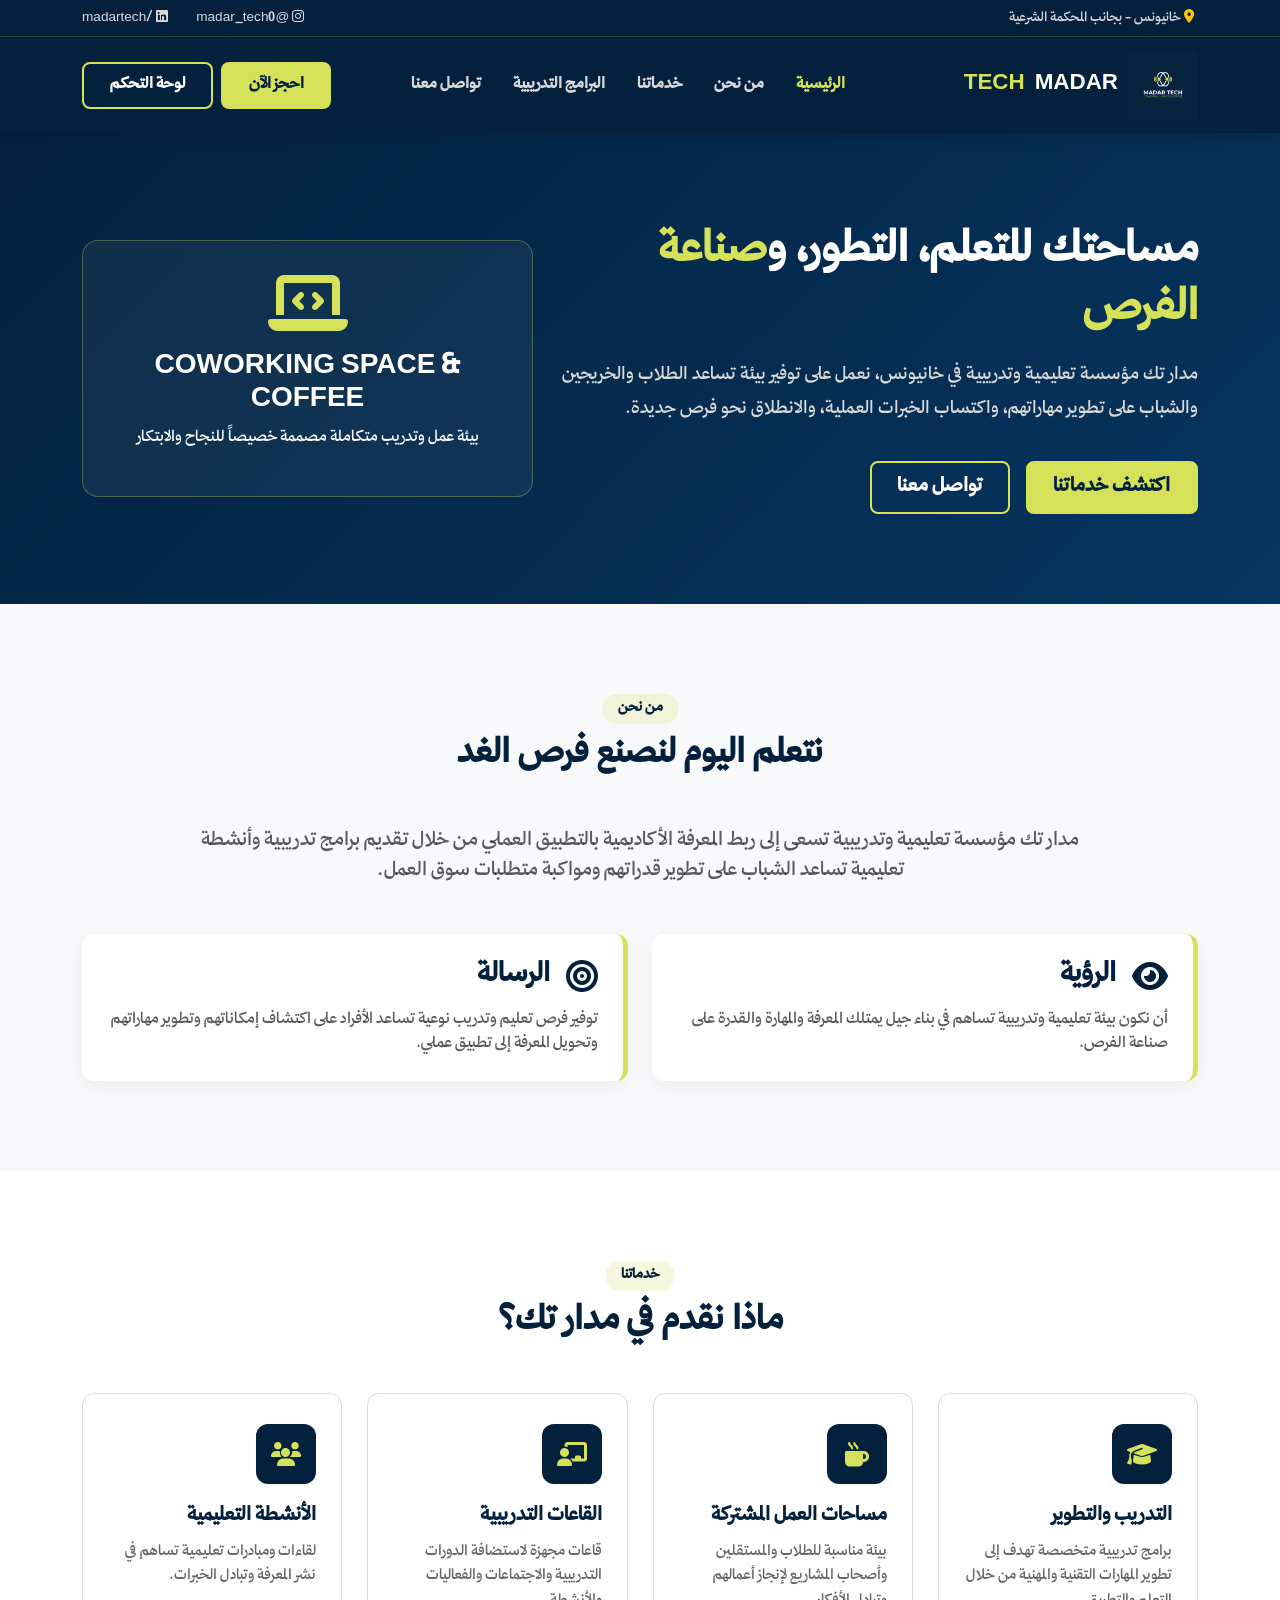
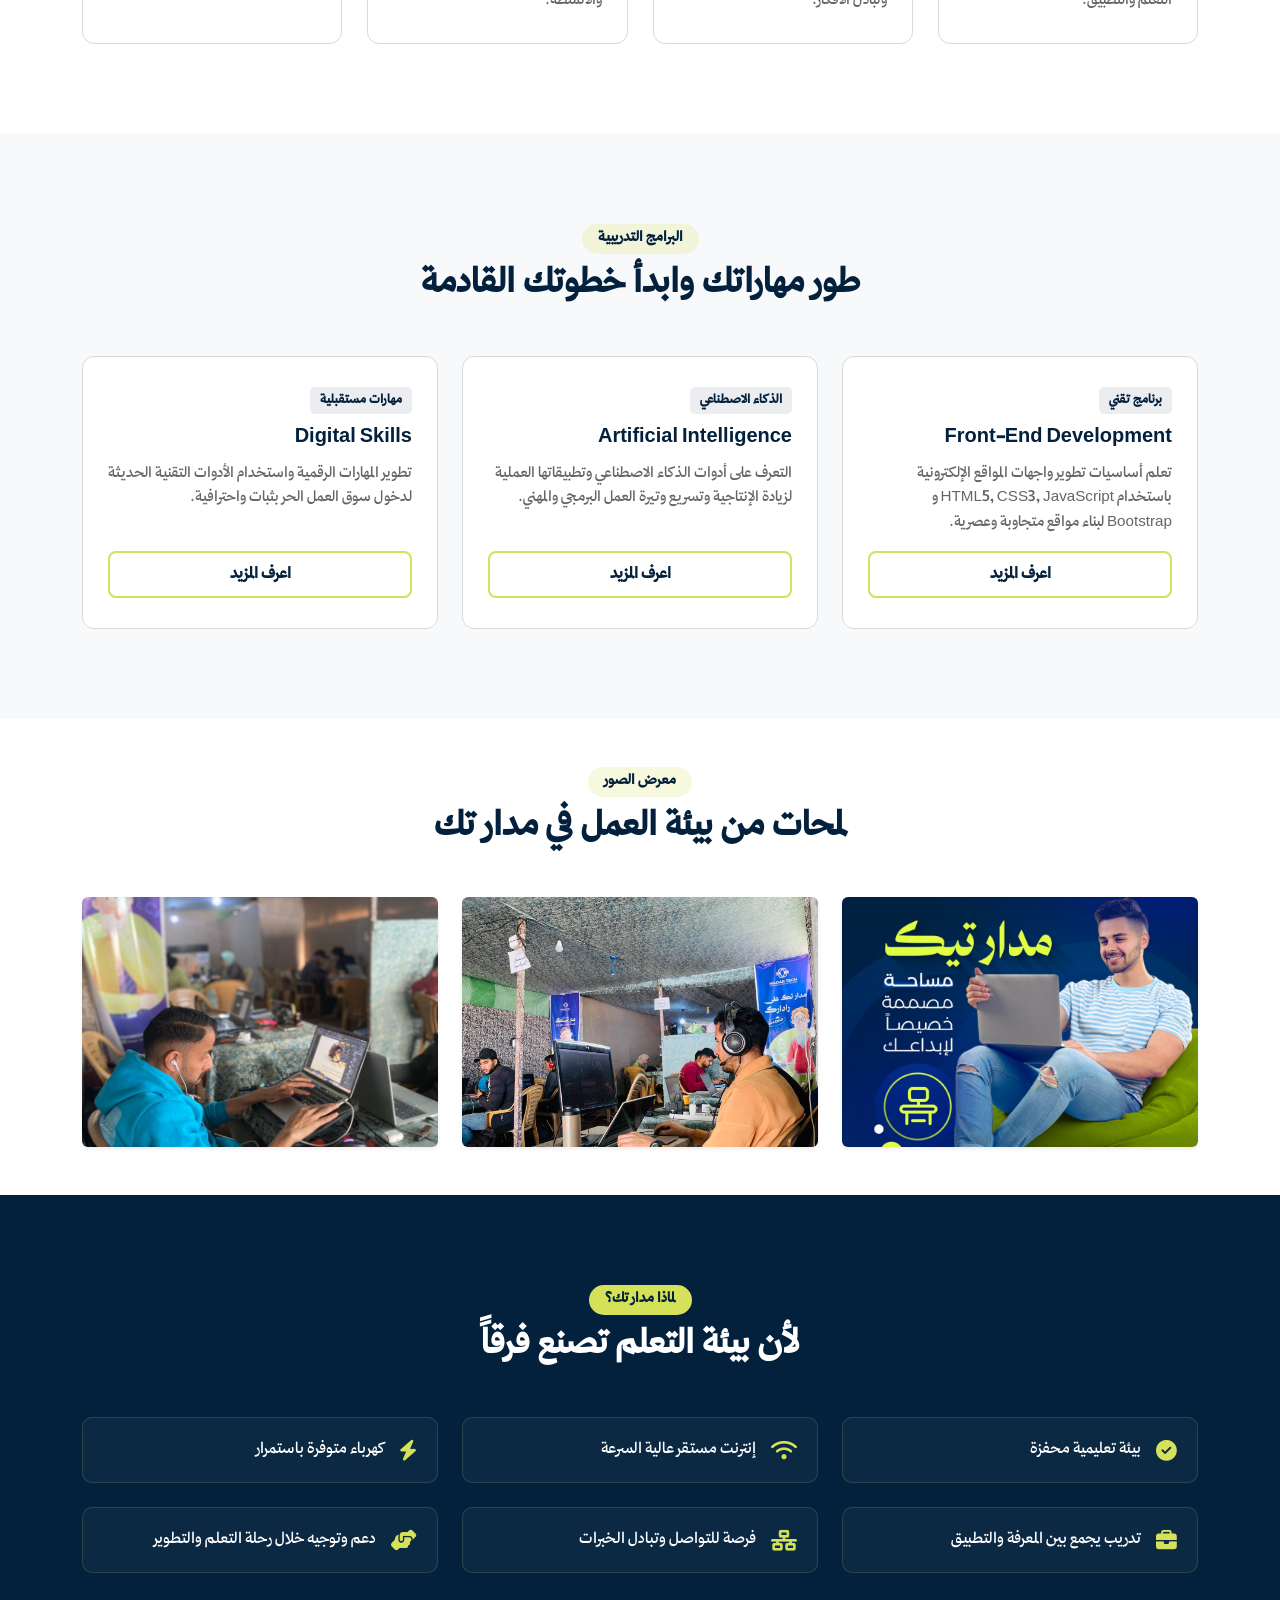
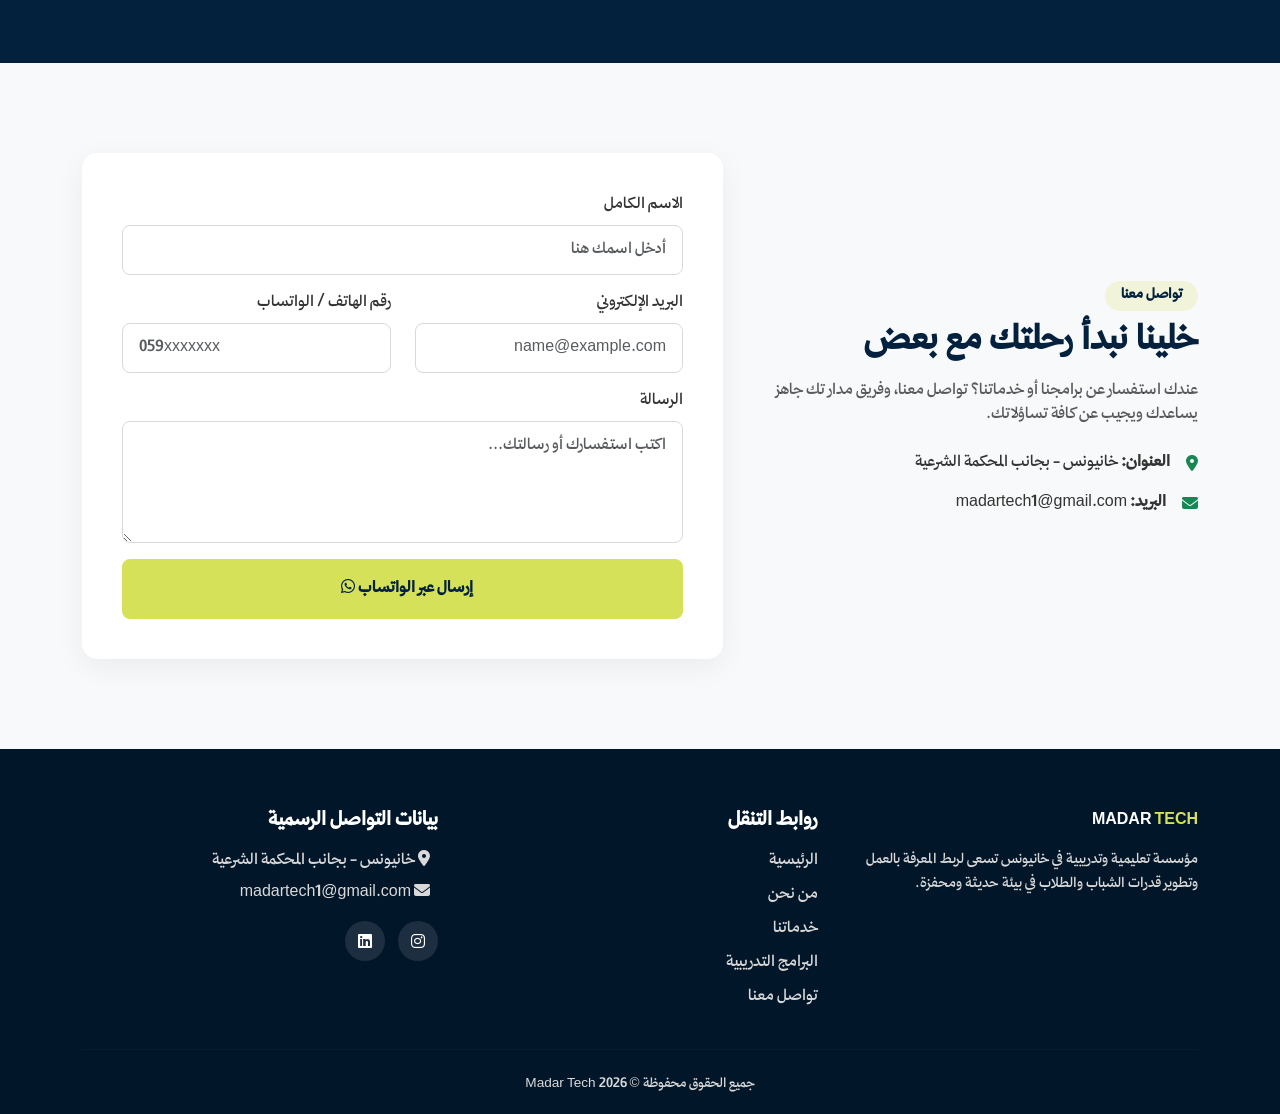
==== index.html @ 6d91f703 "Add Madar Tech project and dashboard" ====
<!DOCTYPE html>
<html lang="ar" dir="rtl">
<head>
    <meta charset="UTF-8">
    <meta name="viewport" content="width=device-width, initial-scale=1.0">
    <title>مدار تك | Madar Tech - مساحتك للتعلم والتطور</title>

    <!-- Google Fonts: Cairo -->
    <link rel="preconnect" href="https://fonts.googleapis.com">
    <link rel="preconnect" href="https://fonts.gstatic.com" crossorigin>
    <link href="https://fonts.googleapis.com/css2?family=Cairo:wght@300;400;600;700;800&display=swap" rel="stylesheet">

    <!-- Font Awesome Icons -->
    <link rel="stylesheet" href="https://cdnjs.cloudflare.com/ajax/libs/font-awesome/6.4.0/css/all.min.css">

    <!-- Bootstrap 5 CSS -->
    <link href="https://cdn.jsdelivr.net/npm/bootstrap@5.3.0/dist/css/bootstrap.min.css" rel="stylesheet">

    <!-- Custom CSS File -->
    <link rel="stylesheet" href="style.css">
</head>
<body>

    <!-- 01 Navbar Section -->
    <header class="sticky-top">
        <div class="top-bar py-2 d-none d-md-block">
            <div class="container d-flex justify-content-between align-items-center">
                <div>
                    <i class="fa-solid fa-location-dot text-warning me-1"></i> خانيونس - بجانب المحكمة الشرعية
                </div>
                <div class="d-flex gap-4">
                    <a href="https://www.instagram.com/madar_tech0" target="_blank"><i class="fa-brands fa-instagram me-1"></i> @madar_tech0</a>
                    <a href="https://www.linkedin.com/company/madartech" target="_blank"><i class="fa-brands fa-linkedin me-1"></i> /madartech</a>
                </div>
            </div>
        </div>

        <nav class="navbar navbar-expand-lg navbar-custom navbar-dark">
            <div class="container">
                <a class="navbar-brand-logo" href="#">
                    <!-- <i class="fa-solid fa-atom text-lime"></i> -->
                    <img src="images/logo.png" alt="شعار مدارتيك" class="logo-img">
                    MADAR <span class="highlight">TECH</span>
                </a>
                <button class="navbar-toggler" type="button" data-bs-toggle="collapse" data-bs-target="#navbarNav">
                    <span class="navbar-toggler-icon"></span>
                </button>
                <div class="collapse navbar-collapse" id="navbarNav">
                    <ul class="navbar-nav mx-auto">
                        <li class="nav-item"><a class="nav-link active" href="#hero">الرئيسية</a></li>
                        <li class="nav-item"><a class="nav-link" href="#about">من نحن</a></li>
                        <li class="nav-item"><a class="nav-link" href="#services">خدماتنا</a></li>
                        <li class="nav-item"><a class="nav-link" href="#programs">البرامج التدريبية</a></li>
                        <li class="nav-item"><a class="nav-link" href="#contact">تواصل معنا</a></li>
                    </ul>
                    <div class="d-flex gap-2">
                        <a href="#contact" class="btn btn-lime">احجز الآن</a>
                        <a href="dashboard.html" class="btn btn-outline-oxford">لوحة التحكم</a>
                    </div>
                </div>
            </div>
        </nav>
    </header>

    <!-- 02 Hero Section -->
    <section id="hero" class="hero-section">
        <div class="container">
            <div class="row align-items-center gy-4">
                <div class="col-lg-7">
                    <h1 class="hero-title">مساحتك للتعلم، التطور، و<span>صناعة الفرص</span></h1>
                    <p class="hero-desc">
                        مدار تك مؤسسة تعليمية وتدريبية في خانيونس، نعمل على توفير بيئة تساعد الطلاب والخريجين والشباب على تطوير مهاراتهم، واكتساب الخبرات العملية، والانطلاق نحو فرص جديدة.
                    </p>
                    <div class="d-flex flex-wrap gap-3">
                        <a href="#services" class="btn btn-lime btn-lg">اكتشف خدماتنا</a>
                        <a href="#contact" class="btn btn-outline-oxford btn-lg">تواصل معنا</a>
                    </div>
                </div>
                <div class="col-lg-5">
                    <div class="hero-card-badge">
                        <i class="fa-solid fa-laptop-code fa-4x mb-3" style="color: var(--color-fresh-lime);"></i>
                        <h3 class="fw-bold mb-2">COWORKING SPACE & COFFEE</h3>
                        <p class="text-light">بيئة عمل وتدريب متكاملة مصممة خصيصاً للنجاح والابتكار</p>
                    </div>
                </div>
            </div>
        </div>
    </section>

    <!-- 03 About Us Section -->
    <section id="about" class="about-section">
        <div class="container">
            <div class="section-header">
                <span class="section-badge">من نحن</span>
                <h2 class="section-title">نتعلم اليوم لنصنع فرص الغد</h2>
            </div>
            
            <div class="row gy-4 mb-4">
                <div class="col-lg-12">
                    <p class="lead text-center text-muted" style="max-width: 900px; margin: 0 auto;">
                        مدار تك مؤسسة تعليمية وتدريبية تسعى إلى ربط المعرفة الأكاديمية بالتطبيق العملي من خلال تقديم برامج تدريبية وأنشطة تعليمية تساعد الشباب على تطوير قدراتهم ومواكبة متطلبات سوق العمل.
                    </p>
                </div>
            </div>

            <div class="row gy-4 mt-2">
                <div class="col-md-6">
                    <div class="vision-mission-card">
                        <div class="d-flex align-items-center gap-3 mb-3">
                            <i class="fa-solid fa-eye fa-2x" style="color: var(--color-oxford-blue);"></i>
                            <h3 class="fw-bold m-0" style="color: var(--color-oxford-blue);">الرؤية</h3>
                        </div>
                        <p class="text-muted m-0">
                            أن نكون بيئة تعليمية وتدريبية تساهم في بناء جيل يمتلك المعرفة والمهارة والقدرة على صناعة الفرص.
                        </p>
                    </div>
                </div>
                <div class="col-md-6">
                    <div class="vision-mission-card">
                        <div class="d-flex align-items-center gap-3 mb-3">
                            <i class="fa-solid fa-bullseye fa-2x" style="color: var(--color-oxford-blue);"></i>
                            <h3 class="fw-bold m-0" style="color: var(--color-oxford-blue);">الرسالة</h3>
                        </div>
                        <p class="text-muted m-0">
                            توفير فرص تعليم وتدريب نوعية تساعد الأفراد على اكتشاف إمكاناتهم وتطوير مهاراتهم وتحويل المعرفة إلى تطبيق عملي.
                        </p>
                    </div>
                </div>
            </div>
        </div>
    </section>

    <!-- 04 Our Services Section -->
    <section id="services" class="services-section">
        <div class="container">
            <div class="section-header">
                <span class="section-badge">خدماتنا</span>
                <h2 class="section-title">ماذا نقدم في مدار تك؟</h2>
            </div>

            <div class="cards-grid">
                <div class="custom-card">
                    <div>
                        <div class="card-icon"><i class="fa-solid fa-graduation-cap"></i></div>
                        <h3 class="card-title">التدريب والتطوير</h3>
                        <p class="card-text">برامج تدريبية متخصصة تهدف إلى تطوير المهارات التقنية والمهنية من خلال التعلم والتطبيق.</p>
                    </div>
                </div>
                <div class="custom-card">
                    <div>
                        <div class="card-icon"><i class="fa-solid fa-mug-hot"></i></div>
                        <h3 class="card-title">مساحات العمل المشتركة</h3>
                        <p class="card-text">بيئة مناسبة للطلاب والمستقلين وأصحاب المشاريع لإنجاز أعمالهم وتبادل الأفكار.</p>
                    </div>
                </div>
                <div class="custom-card">
                    <div>
                        <div class="card-icon"><i class="fa-solid fa-chalkboard-user"></i></div>
                        <h3 class="card-title">القاعات التدريبية</h3>
                        <p class="card-text">قاعات مجهزة لاستضافة الدورات التدريبية والاجتماعات والفعاليات والأنشطة.</p>
                    </div>
                </div>
                <div class="custom-card">
                    <div>
                        <div class="card-icon"><i class="fa-solid fa-users"></i></div>
                        <h3 class="card-title">الأنشطة التعليمية</h3>
                        <p class="card-text">لقاءات ومبادرات تعليمية تساهم في نشر المعرفة وتبادل الخبرات.</p>
                    </div>
                </div>
            </div>
        </div>
    </section>

    <!-- 05 Training Programs Section -->
    <section id="programs" class="programs-section bg-light">
        <div class="container">
            <div class="section-header">
                <span class="section-badge">البرامج التدريبية</span>
                <h2 class="section-title">طور مهاراتك وابدأ خطوتك القادمة</h2>
            </div>

            <div class="row gy-4">
                <div class="col-md-4">
                    <div class="custom-card">
                        <div>
                            <span class="program-tag">برنامج تقني</span>
                            <h3 class="card-title">Front-End Development</h3>
                            <p class="card-text">تعلم أساسيات تطوير واجهات المواقع الإلكترونية باستخدام HTML5, CSS3, JavaScript و Bootstrap لبناء مواقع متجاوبة وعصرية.</p>
                        </div>
                        <button class="btn btn-outline-oxford w-100 mt-3" style="color: var(--color-oxford-blue);" onclick="openProgramModal('Front-End Development')">اعرف المزيد</button>
                    </div>
                </div>
                <div class="col-md-4">
                    <div class="custom-card">
                        <div>
                            <span class="program-tag">الذكاء الاصطناعي</span>
                            <h3 class="card-title">Artificial Intelligence</h3>
                            <p class="card-text">التعرف على أدوات الذكاء الاصطناعي وتطبيقاتها العملية لزيادة الإنتاجية وتسريع وتيرة العمل البرمجي والمهني.</p>
                        </div>
                        <button class="btn btn-outline-oxford w-100 mt-3" style="color: var(--color-oxford-blue);" onclick="openProgramModal('Artificial Intelligence')">اعرف المزيد</button>
                    </div>
                </div>
                <div class="col-md-4">
                    <div class="custom-card">
                        <div>
                            <span class="program-tag">مهارات مستقبلية</span>
                            <h3 class="card-title">Digital Skills</h3>
                            <p class="card-text">تطوير المهارات الرقمية واستخدام الأدوات التقنية الحديثة لدخول سوق العمل الحر بثبات واحترافية.</p>
                        </div>
                        <button class="btn btn-outline-oxford w-100 mt-3" style="color: var(--color-oxford-blue);" onclick="openProgramModal('Digital Skills')">اعرف المزيد</button>
                    </div>
                </div>
            </div>
        </div>
    </section>



    <section id="gallery" class="py-5 bg-white">
        <div class="container">
            <div class="section-header text-center mb-5">
                <span class="section-badge">معرض الصور</span>
                <h2 class="section-title">لمحات من بيئة العمل في مدار تك</h2>
            </div>
            <div class="row g-4">
                <div class="col-md-4">
                    <div class="card border-0 shadow-sm overflow-hidden h-100">
                        <img src="images/image1.jpeg" alt="بيئة العمل في مدار تك 1" class="img-fluid w-100" style="height: 250px; object-fit: cover;">
                    </div>
                </div>
                <div class="col-md-4">
                    <div class="card border-0 shadow-sm overflow-hidden h-100">
                        <img src="images/image2.jpeg" alt="بيئة العمل في مدار تك 2" class="img-fluid w-100" style="height: 250px; object-fit: cover;">
                    </div>
                </div>
                <div class="col-md-4">
                    <div class="card border-0 shadow-sm overflow-hidden h-100">
                        <img src="images/image3.jpeg" alt="بيئة العمل في مدار تك 3" class="img-fluid w-100" style="height: 250px; object-fit: cover;">
                    </div>
                </div>
            </div>
        </div>
    </section>

    <!-- 06 Why Madar Section -->
    <section class="why-section">
        <div class="container">
            <div class="section-header">
                <span class="section-badge" style="background-color: var(--color-fresh-lime); color: var(--color-oxford-blue);">لماذا مدار تك؟</span>
                <h2 class="section-title text-white">لأن بيئة التعلم تصنع فرقاً</h2>
            </div>

            <div class="row gy-4">
                <div class="col-md-4">
                    <div class="feature-box">
                        <i class="fa-solid fa-circle-check feature-icon"></i>
                        <span>بيئة تعليمية محفزة</span>
                    </div>
                </div>
                <div class="col-md-4">
                    <div class="feature-box">
                        <i class="fa-solid fa-wifi feature-icon"></i>
                        <span>إنترنت مستقر عالية السرعة</span>
                    </div>
                </div>
                <div class="col-md-4">
                    <div class="feature-box">
                        <i class="fa-solid fa-bolt feature-icon"></i>
                        <span>كهرباء متوفرة باستمرار</span>
                    </div>
                </div>
                <div class="col-md-4">
                    <div class="feature-box">
                        <i class="fa-solid fa-briefcase feature-icon"></i>
                        <span>تدريب يجمع بين المعرفة والتطبيق</span>
                    </div>
                </div>
                <div class="col-md-4">
                    <div class="feature-box">
                        <i class="fa-solid fa-network-wired feature-icon"></i>
                        <span>فرصة للتواصل وتبادل الخبرات</span>
                    </div>
                </div>
                <div class="col-md-4">
                    <div class="feature-box">
                        <i class="fa-solid fa-handshake-angle feature-icon"></i>
                        <span>دعم وتوجيه خلال رحلة التعلم والتطوير</span>
                    </div>
                </div>
            </div>
        </div>
    </section>

    <!-- 07 Contact Us Section -->
    <section id="contact" class="contact-section">
        <div class="container">
            <div class="row align-items-center gy-4">
                <div class="col-lg-5">
                    <span class="section-badge">تواصل معنا</span>
                    <h2 class="section-title mb-3">خلينا نبدأ رحلتك مع بعض</h2>
                    <p class="text-muted mb-4">
                        عندك استفسار عن برامجنا أو خدماتنا؟ تواصل معنا، وفريق مدار تك جاهز يساعدك ويجيب عن كافة تساؤلاتك.
                    </p>
                    <div class="d-flex align-items-center gap-3 mb-3">
                        <i class="fa-solid fa-location-dot text-success fa-1x"></i>
                        <div><strong>العنوان:</strong> خانيونس - بجانب المحكمة الشرعية</div>
                    </div>
                    <div class="d-flex align-items-center gap-3 mb-3">
                        <i class="fa-solid fa-envelope text-success fa-1x"></i>
                        <div><strong>البريد:</strong> madartech1@gmail.com</div>
                    </div>
                </div>
                <div class="col-lg-7">
                    <div class="contact-form-container">
                        <form id="contactForm">
                            <div class="mb-3">
                                <label for="name" class="form-label font-weight-bold">الاسم الكامل</label>
                                <input type="text" class="form-control" id="name" required placeholder="أدخل اسمك هنا">
                            </div>
                            <div class="row">
                                <div class="col-md-6 mb-3">
                                    <label for="email" class="form-label">البريد الإلكتروني</label>
                                    <input type="email" class="form-control" id="email" required placeholder="name@example.com">
                                </div>
                                <div class="col-md-6 mb-3">
                                    <label for="phone" class="form-label">رقم الهاتف / الواتساب</label>
                                    <input type="tel" class="form-control" id="phone" required placeholder="059xxxxxxx">
                                </div>
                            </div>
                            <div class="mb-3">
                                <label for="message" class="form-label">الرسالة</label>
                                <textarea class="form-control" id="message" rows="4" required placeholder="اكتب استفسارك أو رسالتك..."></textarea>
                            </div>
                            <button type="submit" class="btn btn-lime w-100 py-3">إرسال عبر الواتساب <i class="fa-brands fa-whatsapp ms-2"></i></button>
                        </form>
                    </div>
                </div>
            </div>
        </div>
    </section>

    <!-- 08 Footer Section -->
    <footer class="footer">
        <div class="container">
            <div class="row gy-4 mb-4">
                <div class="col-lg-4">
                    <div class="footer-logo">MADAR <span>TECH</span></div>
                    <p style="font-size: 0.9rem; line-height: 1.7;">
                        مؤسسة تعليمية وتدريبية في خانيونس تسعى لربط المعرفة بالعمل وتطوير قدرات الشباب والطلاب في بيئة حديثة ومحفزة.
                    </p>
                </div>
                <div class="col-lg-4">
                    <h5 class="text-white mb-3 fw-bold">روابط التنقل</h5>
                    <ul class="footer-links">
                        <li><a href="#hero">الرئيسية</a></li>
                        <li><a href="#about">من نحن</a></li>
                        <li><a href="#services">خدماتنا</a></li>
                        <li><a href="#programs">البرامج التدريبية</a></li>
                        <li><a href="#contact">تواصل معنا</a></li>
                    </ul>
                </div>
                <div class="col-lg-4">
                    <h5 class="text-white mb-3 fw-bold">بيانات التواصل الرسمية</h5>
                    <p class="mb-2"><i class="fa-solid fa-location-dot me-2 text-lime"></i> خانيونس - بجانب المحكمة الشرعية</p>
                    <p class="mb-2"><i class="fa-solid fa-envelope me-2 text-lime"></i> madartech1@gmail.com</p>
                    <div class="social-icons mt-3">
                        <a href="https://www.instagram.com/madar_tech0" target="_blank"><i class="fa-brands fa-instagram"></i></a>
                        <a href="https://www.linkedin.com/company/madartech" target="_blank"><i class="fa-brands fa-linkedin"></i></a>
                    </div>
                </div>
            </div>
            <hr style="border-color: rgba(255,255,255,0.1);">
            <div class="text-center pt-2">
                <p class="m-0" style="font-size: 0.85rem;">جميع الحقوق محفوظة &copy; 2026 Madar Tech</p>
            </div>
        </div>
    </footer>

    <!-- Bootstrap 5 Bundle JS -->
    <script src="https://cdn.jsdelivr.net/npm/bootstrap@5.3.0/dist/js/bootstrap.bundle.min.js"></script>
    <!-- Custom JS File -->
    <script src="main.js"></script>
</body>
</html>
---- style.css ----
/* -------------------------------------------------------------
   1. Visual Identity & Color Variables (الهوية البصرية)
   ------------------------------------------------------------- */
   @font-face {
    font-family: 'DahabArabic';
    src: url('fonts/DahabArabic-Medium.otf') format('opentype');
    font-weight: normal;
    font-style: normal;
}
:root {
    --color-oxford-blue: #03213D;
    --color-fresh-lime: #D5E159;
    --color-graphite-gray: #333333;
    --color-pale-silver: #DAD9D9;
    --color-white: #ffffff;
    --color-light-bg: #f8f9fa;
}

body {
    font-family: 'DahabArabic', sans-serif;
    color: var(--color-graphite-gray);
    background-color: #ffffff;
    overflow-x: hidden;
    scroll-behavior: smooth;

}
.logo-img {
    width: 70px; /* يمكنك تصغير أو تكبير الحجم حسب رغبتك */
    height: auto;
    object-fit: contain;
}

/* Top Notification/Contact Bar */
.top-bar {
    background-color: var(--color-oxford-blue);
    color: var(--color-pale-silver);
    font-size: 0.85rem;
    border-bottom: 1px solid rgba(213, 225, 89, 0.2);
}

.top-bar a {
    color: var(--color-pale-silver);
    text-decoration: none;
    transition: color 0.3s;
}

.top-bar a:hover {
    color: var(--color-fresh-lime);
}

/* Navbar Custom Styling */
.navbar-custom {
    background-color: var(--color-oxford-blue);
    box-shadow: 0 4px 15px rgba(0, 0, 0, 0.15);
    padding: 0.8rem 0;
}

.navbar-brand-logo {
    display: flex;
    align-items: center;
    gap: 10px;
    color: var(--color-white);
    font-weight: 800;
    font-size: 1.4rem;
    text-decoration: none;
}

.navbar-brand-logo span.highlight {
    color: var(--color-fresh-lime);
}

.nav-link {
    color: var(--color-pale-silver) !important;
    font-weight: 600;
    padding: 0.5rem 1rem !important;
    transition: all 0.3s ease;
}

.nav-link:hover, .nav-link.active {
    color: var(--color-fresh-lime) !important;
}

/* Buttons Styling */
.btn-lime {
    background-color: var(--color-fresh-lime);
    color: var(--color-oxford-blue);
    font-weight: 700;
    border-radius: 8px;
    padding: 0.6rem 1.6rem;
    border: 2px solid var(--color-fresh-lime);
    transition: all 0.3s ease;
}

.btn-lime:hover {
    background-color: transparent;
    color: var(--color-fresh-lime);
    box-shadow: 0 4px 12px rgba(213, 225, 89, 0.3);
}

.btn-outline-oxford {
    border: 2px solid var(--color-fresh-lime);
    color: var(--color-white);
    font-weight: 700;
    border-radius: 8px;
    padding: 0.6rem 1.6rem;
    transition: all 0.3s ease;
}

.btn-outline-oxford:hover {
    background-color: var(--color-fresh-lime);
    color: var(--color-oxford-blue);
}

/* Hero Section */
.hero-section {
    background: linear-gradient(135deg, var(--color-oxford-blue) 0%, #063560 100%);
    color: var(--color-white);
    padding: 90px 0;
    position: relative;
}

.hero-title {
    font-size: 2.8rem;
    font-weight: 800;
    line-height: 1.3;
    color: var(--color-white);
}

.hero-title span {
    color: var(--color-fresh-lime);
}

.hero-desc {
    font-size: 1.15rem;
    color: var(--color-pale-silver);
    margin-top: 20px;
    margin-bottom: 35px;
    line-height: 1.8;
}

.hero-card-badge {
    background: rgba(255, 255, 255, 0.05);
    border: 1px solid rgba(213, 225, 89, 0.3);
    border-radius: 16px;
    padding: 30px;
    text-align: center;
}

/* Section Titles */
.section-header {
    text-align: center;
    margin-bottom: 50px;
}

.section-badge {
    display: inline-block;
    background-color: rgba(213, 225, 89, 0.2);
    color: var(--color-oxford-blue);
    font-weight: 700;
    font-size: 0.9rem;
    padding: 4px 16px;
    border-radius: 20px;
    margin-bottom: 10px;
}

.section-title {
    color: var(--color-oxford-blue);
    font-size: 2.2rem;
    font-weight: 800;
}

/* About Us Section */
.about-section {
    padding: 90px 0;
    background-color: var(--color-light-bg);
}

.vision-mission-card {
    background-color: var(--color-white);
    border-radius: 12px;
    padding: 25px;
    border-right: 5px solid var(--color-fresh-lime);
    box-shadow: 0 5px 20px rgba(0, 0, 0, 0.05);
    height: 100%;
}

/* Custom Cards Layout for Services & Programs */
.services-section, .programs-section {
    padding: 90px 0;
}

.cards-grid {
    display: grid;
    grid-template-columns: repeat(auto-fit, minmax(260px, 1fr));
    gap: 25px;
}

.custom-card {
    background: var(--color-white);
    border-radius: 12px;
    padding: 30px 25px;
    border: 1px solid var(--color-pale-silver);
    transition: all 0.3s ease;
    display: flex;
    flex-direction: column;
    justify-content: space-between;
    height: 100%;
}

.custom-card:hover {
    transform: translateY(-8px);
    box-shadow: 0 12px 25px rgba(3, 33, 61, 0.12);
    border-color: var(--color-fresh-lime);
}

.card-icon {
    width: 60px;
    height: 60px;
    background-color: var(--color-oxford-blue);
    color: var(--color-fresh-lime);
    border-radius: 12px;
    display: flex;
    align-items: center;
    justify-content: center;
    font-size: 1.5rem;
    margin-bottom: 20px;
}

.card-title {
    color: var(--color-oxford-blue);
    font-weight: 700;
    font-size: 1.25rem;
    margin-bottom: 12px;
}

.card-text {
    color: #666;
    font-size: 0.95rem;
    line-height: 1.6;
}

.program-tag {
    background-color: rgba(3, 33, 61, 0.08);
    color: var(--color-oxford-blue);
    font-size: 0.8rem;
    font-weight: 700;
    padding: 4px 10px;
    border-radius: 5px;
    display: inline-block;
    margin-bottom: 12px;
}

/* Why Madar Tech Section */
.why-section {
    background-color: var(--color-oxford-blue);
    color: var(--color-white);
    padding: 90px 0;
}

.feature-box {
    display: flex;
    align-items: center;
    gap: 15px;
    background: rgba(255, 255, 255, 0.04);
    padding: 20px;
    border-radius: 10px;
    border: 1px solid rgba(213, 225, 89, 0.15);
    transition: all 0.3s ease;
}

.feature-box:hover {
    background: rgba(255, 255, 255, 0.08);
    border-color: var(--color-fresh-lime);
}

.feature-icon {
    color: var(--color-fresh-lime);
    font-size: 1.3rem;
    flex-shrink: 0;
}

/* Contact Us Section */
.contact-section {
    padding: 90px 0;
    background-color: var(--color-light-bg);
}

.contact-form-container {
    background-color: var(--color-white);
    border-radius: 15px;
    padding: 40px;
    box-shadow: 0 8px 30px rgba(0, 0, 0, 0.06);
}

.form-control {
    padding: 0.75rem 1rem;
    border-radius: 8px;
    border: 1px solid var(--color-pale-silver);
}

.form-control:focus {
    border-color: var(--color-oxford-blue);
    box-shadow: 0 0 0 0.25rem rgba(3, 33, 61, 0.15);
}

/* Footer */
.footer {
    background-color: #021629;
    color: var(--color-pale-silver);
    padding: 60px 0 20px 0;
}

.footer-logo {
    -size: 1.5rem;
    font-weight: 800;
    color: var(--color-white);
    margin-bottom: 15px;
}

.footer-logo span {
    color: var(--color-fresh-lime);
}

.footer-links {
    list-style: none;
    padding: 0;
}

.footer-links li {
    margin-bottom: 10px;
}

.footer-links a {
    color: var(--color-pale-silver);
    text-decoration: none;
    transition: color 0.3s;
}

.footer-links a:hover {
    color: var(--color-fresh-lime);
}

.social-icons a {
    width: 40px;
    height: 40px;
    background: rgba(255, 255, 255, 0.1);
    color: var(--color-white);
    display: inline-flex;
    align-items: center;
    justify-content: center;
    border-radius: 50%;
    margin-left: 10px;
    text-decoration: none;
    transition: all 0.3s ease;
}

.social-icons a:hover {
    background: var(--color-fresh-lime);
    color: var(--color-oxford-blue);
}
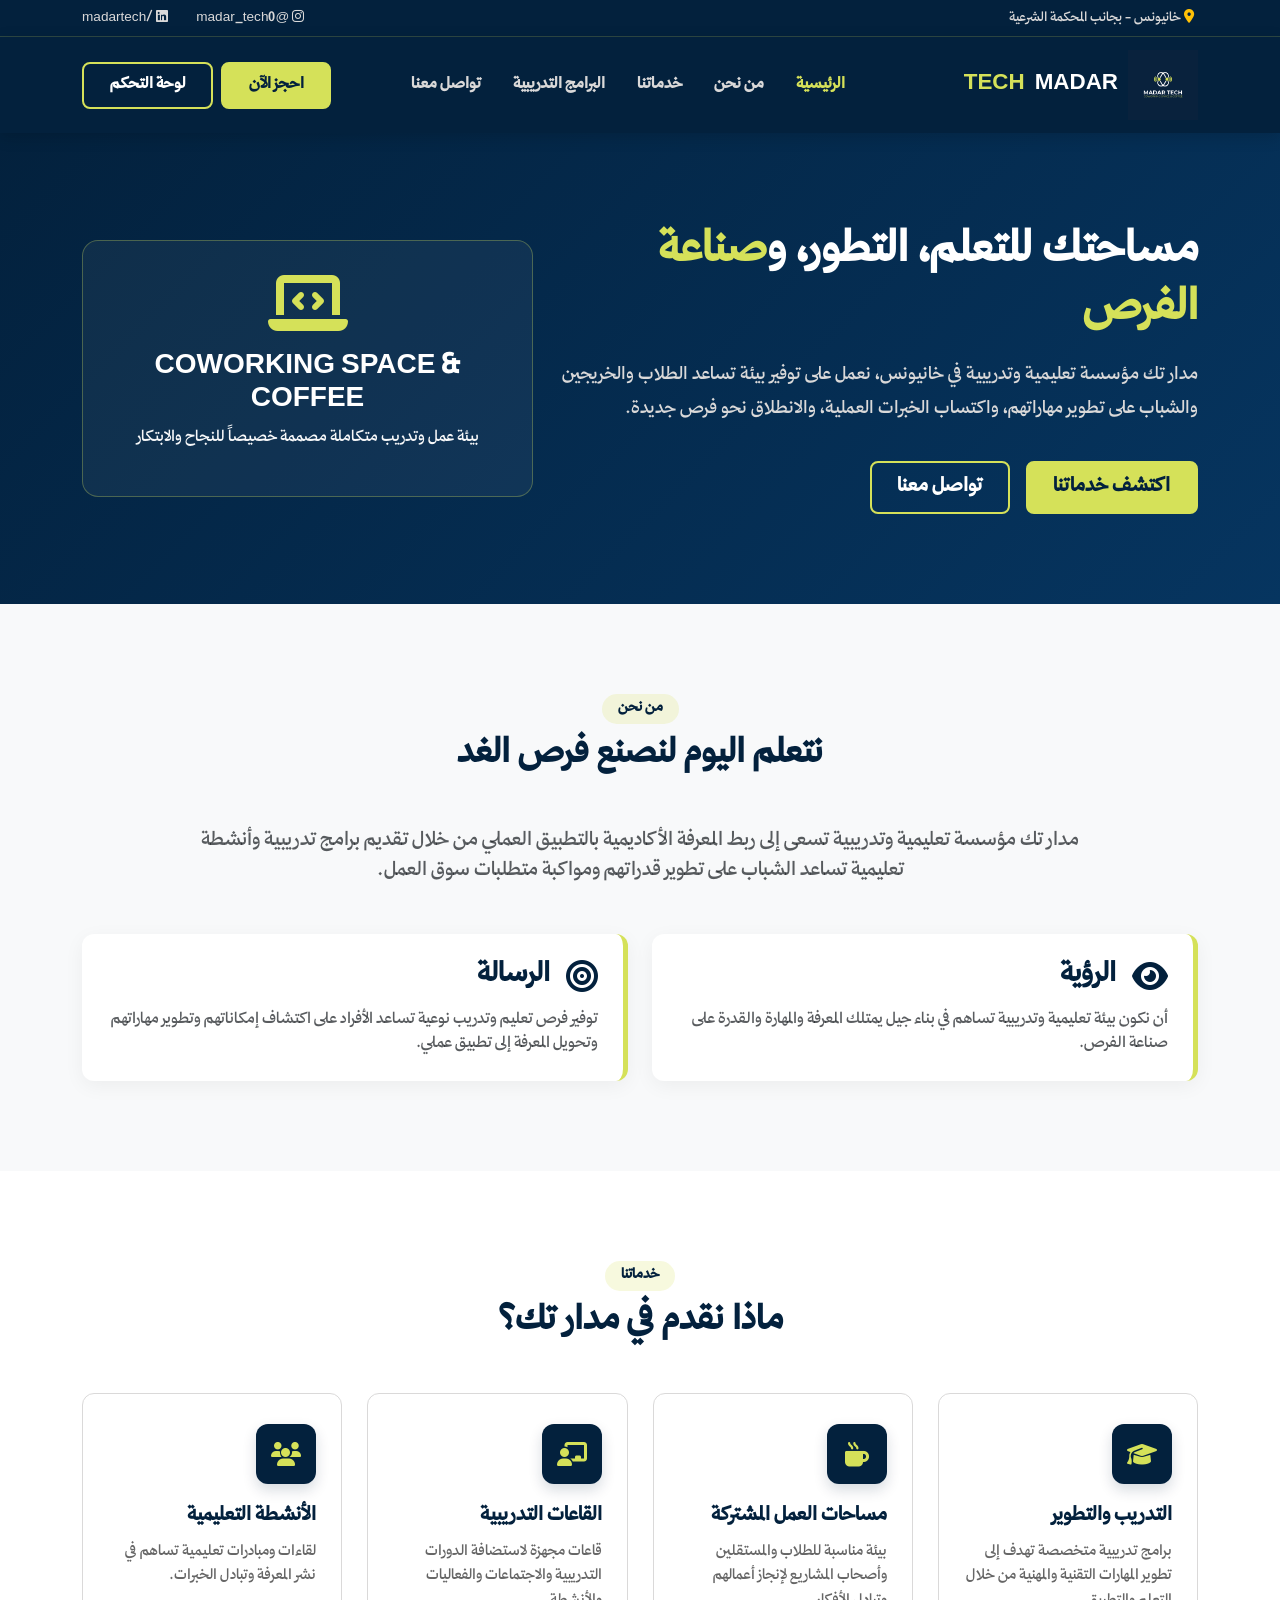
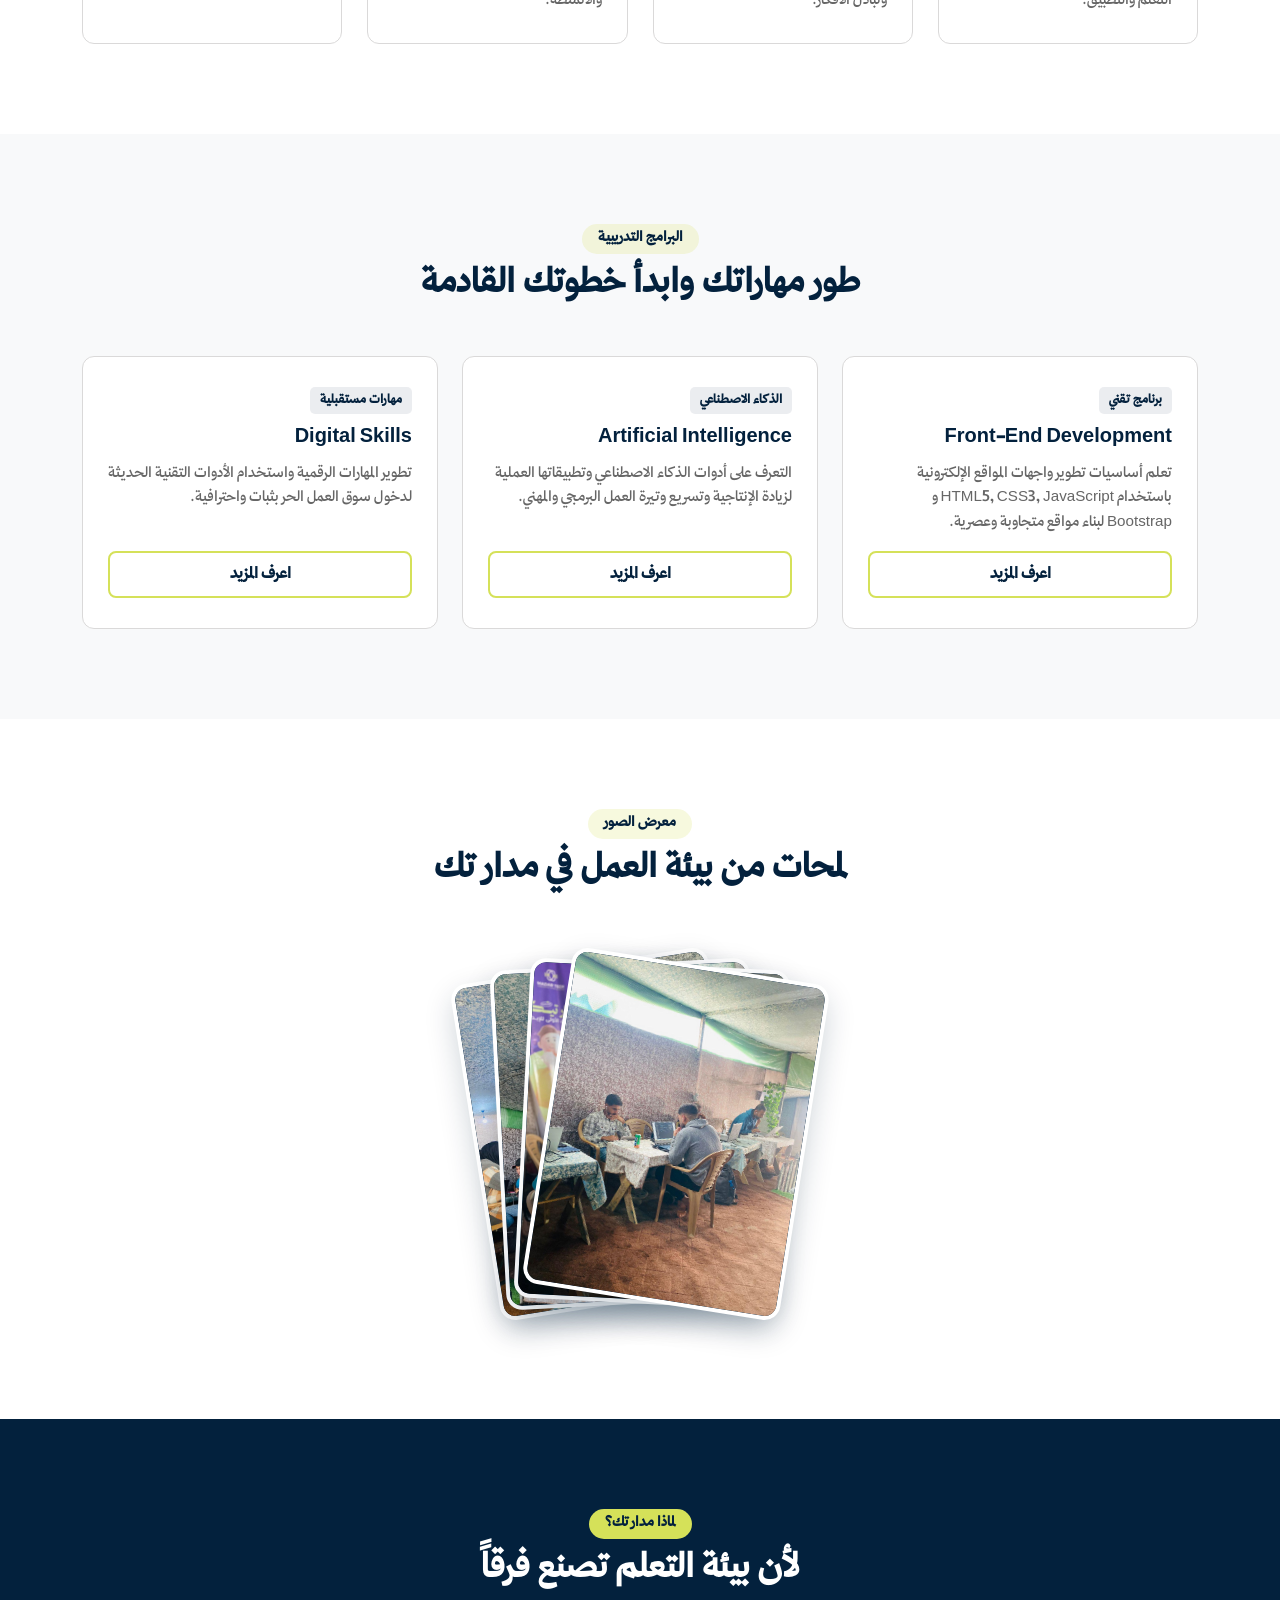
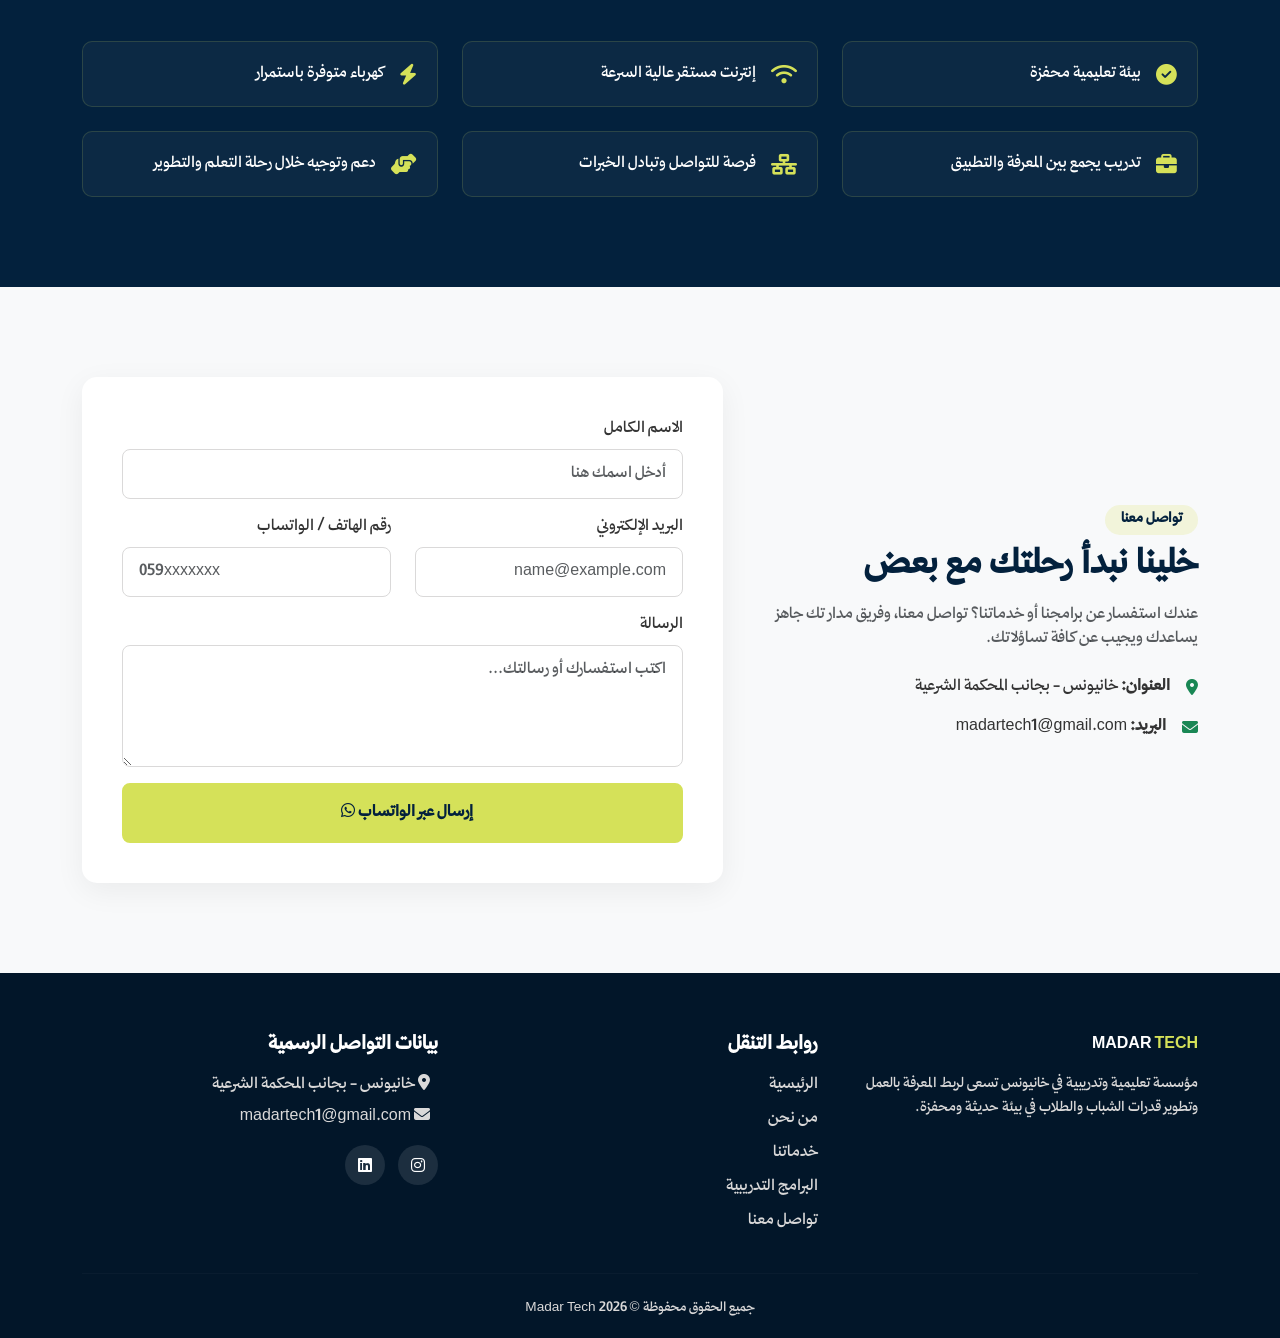
==== commit 32fc78f5: "update with photo gellery" ====
--- a/index.html
+++ b/index.html
@@ -216,28 +216,25 @@
 
 
 
-    <section id="gallery" class="py-5 bg-white">
+    <section id="gallery" class="gallery-section">
         <div class="container">
             <div class="section-header text-center mb-5">
                 <span class="section-badge">معرض الصور</span>
                 <h2 class="section-title">لمحات من بيئة العمل في مدار تك</h2>
             </div>
-            <div class="row g-4">
-                <div class="col-md-4">
-                    <div class="card border-0 shadow-sm overflow-hidden h-100">
-                        <img src="images/image1.jpeg" alt="بيئة العمل في مدار تك 1" class="img-fluid w-100" style="height: 250px; object-fit: cover;">
-                    </div>
-                </div>
-                <div class="col-md-4">
-                    <div class="card border-0 shadow-sm overflow-hidden h-100">
-                        <img src="images/image2.jpeg" alt="بيئة العمل في مدار تك 2" class="img-fluid w-100" style="height: 250px; object-fit: cover;">
-                    </div>
-                </div>
-                <div class="col-md-4">
-                    <div class="card border-0 shadow-sm overflow-hidden h-100">
-                        <img src="images/image3.jpeg" alt="بيئة العمل في مدار تك 3" class="img-fluid w-100" style="height: 250px; object-fit: cover;">
-                    </div>
-                </div>
+            <div class="gallery-fan">
+                <figure class="gallery-card">
+                    <img src="images/image1.jpeg" alt="لقطة من بيئة العمل في مدار تك">
+                </figure>
+                <figure class="gallery-card">
+                    <img src="images/image2.jpeg" alt="أنشطة ومرافق مدار تك">
+                </figure>
+                <figure class="gallery-card">
+                    <img src="images/image3.jpeg" alt="لحظات من أنشطة مدار تك">
+                </figure>
+                <figure class="gallery-card">
+                    <img src="images/image4.jpeg" alt="صورة إضافية من مدار تك">
+                </figure>
             </div>
         </div>
     </section>
--- a/style.css
+++ b/style.css
@@ -82,19 +82,40 @@
 
 /* Buttons Styling */
 .btn-lime {
+    position: relative;
+    overflow: hidden;
     background-color: var(--color-fresh-lime);
     color: var(--color-oxford-blue);
     font-weight: 700;
     border-radius: 8px;
     padding: 0.6rem 1.6rem;
     border: 2px solid var(--color-fresh-lime);
-    transition: all 0.3s ease;
+    transition: background-color 0.3s ease, color 0.3s ease, box-shadow 0.3s ease, transform 0.3s ease;
+}
+
+.btn-lime::after {
+    position: absolute;
+    top: -50%;
+    left: -75%;
+    width: 45%;
+    height: 200%;
+    background: linear-gradient(90deg, transparent, rgba(255, 255, 255, 0.45), transparent);
+    content: "";
+    pointer-events: none;
+    transform: rotate(20deg);
+    transition: left 0.65s ease;
 }
 
 .btn-lime:hover {
     background-color: transparent;
     color: var(--color-fresh-lime);
-    box-shadow: 0 4px 12px rgba(213, 225, 89, 0.3);
+    box-shadow: 0 6px 18px rgba(213, 225, 89, 0.28);
+    transform: translateY(-2px);
+}
+
+.btn-lime:hover::after,
+.btn-lime:focus-visible::after {
+    left: 140%;
 }
 
 .btn-outline-oxford {
@@ -167,6 +188,103 @@
     color: var(--color-oxford-blue);
     font-size: 2.2rem;
     font-weight: 800;
+}
+
+/* Gallery card fan */
+.gallery-section {
+    padding: 90px 0;
+    background-color: var(--color-white);
+}
+
+.gallery-fan {
+    position: relative;
+    display: flex;
+    justify-content: center;
+    align-items: center;
+    height: 390px;
+    max-width: 1100px;
+    margin: 0 auto;
+    perspective: 1200px;
+}
+
+.gallery-card {
+    --fan-offset: 0px;
+    --fan-rotation: 0deg;
+    position: absolute;
+    left: 50%;
+    width: clamp(190px, 23vw, 260px);
+    height: 340px;
+    margin: 0;
+    overflow: hidden;
+    border: 4px solid var(--color-white);
+    border-radius: 16px;
+    background-color: var(--color-oxford-blue);
+    box-shadow: 0 12px 30px rgba(3, 33, 61, 0.2);
+    transform: translateX(calc(-50% + var(--fan-offset))) rotate(var(--fan-rotation));
+    transition: transform 650ms cubic-bezier(0.2, 0.75, 0.3, 1), box-shadow 350ms ease;
+}
+
+.gallery-card img {
+    display: block;
+    width: 100%;
+    height: 100%;
+    object-fit: cover;
+}
+
+.gallery-card:nth-child(1) {
+    --fan-offset: -36px;
+    --fan-rotation: -9deg;
+    z-index: 1;
+}
+
+.gallery-card:nth-child(2) {
+    --fan-offset: -12px;
+    --fan-rotation: -3deg;
+    z-index: 2;
+}
+
+.gallery-card:nth-child(3) {
+    --fan-offset: 12px;
+    --fan-rotation: 3deg;
+    z-index: 3;
+}
+
+.gallery-card:nth-child(4) {
+    --fan-offset: 36px;
+    --fan-rotation: 9deg;
+    z-index: 4;
+}
+
+.gallery-fan:hover .gallery-card,
+.gallery-fan:focus-within .gallery-card {
+    --fan-rotation: 0deg;
+}
+
+.gallery-fan:hover .gallery-card:nth-child(1),
+.gallery-fan:focus-within .gallery-card:nth-child(1) {
+    --fan-offset: clamp(-330px, -30vw, -190px);
+}
+
+.gallery-fan:hover .gallery-card:nth-child(2),
+.gallery-fan:focus-within .gallery-card:nth-child(2) {
+    --fan-offset: clamp(-110px, -10vw, -70px);
+}
+
+.gallery-fan:hover .gallery-card:nth-child(3),
+.gallery-fan:focus-within .gallery-card:nth-child(3) {
+    --fan-offset: clamp(70px, 10vw, 110px);
+}
+
+.gallery-fan:hover .gallery-card:nth-child(4),
+.gallery-fan:focus-within .gallery-card:nth-child(4) {
+    --fan-offset: clamp(190px, 30vw, 330px);
+}
+
+.gallery-fan:hover .gallery-card:hover,
+.gallery-fan:focus-within .gallery-card:focus {
+    z-index: 5;
+    box-shadow: 0 22px 40px rgba(3, 33, 61, 0.32);
+    transform: translateX(calc(-50% + var(--fan-offset))) translateY(-18px) scale(1.06);
 }
 
 /* About Us Section */
@@ -200,7 +318,7 @@
     border-radius: 12px;
     padding: 30px 25px;
     border: 1px solid var(--color-pale-silver);
-    transition: all 0.3s ease;
+    transition: transform 0.35s cubic-bezier(0.2, 0.75, 0.3, 1), box-shadow 0.35s ease, border-color 0.35s ease;
     display: flex;
     flex-direction: column;
     justify-content: space-between;
@@ -208,8 +326,8 @@
 }
 
 .custom-card:hover {
-    transform: translateY(-8px);
-    box-shadow: 0 12px 25px rgba(3, 33, 61, 0.12);
+    transform: translateY(-8px) scale(1.01);
+    box-shadow: 0 16px 32px rgba(3, 33, 61, 0.16);
     border-color: var(--color-fresh-lime);
 }
 
@@ -224,6 +342,22 @@
     justify-content: center;
     font-size: 1.5rem;
     margin-bottom: 20px;
+    box-shadow: 0 6px 14px rgba(3, 33, 61, 0.16);
+    transition: transform 0.35s cubic-bezier(0.2, 0.75, 0.3, 1), box-shadow 0.35s ease, background-color 0.35s ease;
+}
+
+.custom-card:hover .card-icon {
+    background-color: #0a3559;
+    box-shadow: 0 10px 20px rgba(3, 33, 61, 0.24);
+    transform: translateY(-4px) rotate(-4deg) scale(1.06);
+}
+
+.card-icon i {
+    transition: transform 0.35s ease;
+}
+
+.custom-card:hover .card-icon i {
+    transform: scale(1.08);
 }
 
 .card-title {
@@ -357,4 +491,80 @@
 .social-icons a:hover {
     background: var(--color-fresh-lime);
     color: var(--color-oxford-blue);
+}
+
+.fade-up-pending {
+    opacity: 0;
+    translate: 0 20px;
+    transition: opacity 650ms ease, translate 650ms ease;
+    transition-delay: var(--fade-up-delay, 0ms);
+}
+
+.fade-up-pending.is-visible {
+    opacity: 1;
+    translate: 0 0;
+}
+
+@media (max-width: 767.98px) {
+    .gallery-section {
+        padding: 65px 0;
+    }
+
+    .gallery-fan {
+        display: grid;
+        grid-template-columns: repeat(2, minmax(0, 1fr));
+        gap: 16px;
+        height: auto;
+        perspective: none;
+    }
+
+    .gallery-card,
+    .gallery-card:nth-child(n) {
+        position: relative;
+        left: auto;
+        width: 100%;
+        height: clamp(180px, 55vw, 250px);
+        transform: none;
+    }
+
+    .gallery-fan:hover .gallery-card,
+    .gallery-fan:focus-within .gallery-card {
+        transform: none;
+    }
+
+    .gallery-fan:hover .gallery-card:hover,
+    .gallery-fan:focus-within .gallery-card:focus {
+        transform: translateY(-6px) scale(1.02);
+    }
+}
+
+@media (prefers-reduced-motion: reduce) {
+    .fade-up-pending {
+        opacity: 1;
+        translate: none;
+        transition: none;
+    }
+
+    .custom-card,
+    .card-icon,
+    .card-icon i,
+    .btn-lime,
+    .btn-lime::after {
+        transition: none;
+    }
+
+    .gallery-card {
+        transition: none;
+    }
+
+    .custom-card:hover,
+    .custom-card:hover .card-icon,
+    .custom-card:hover .card-icon i,
+    .btn-lime:hover {
+        transform: none;
+    }
+
+    .btn-lime::after {
+        display: none;
+    }
 }
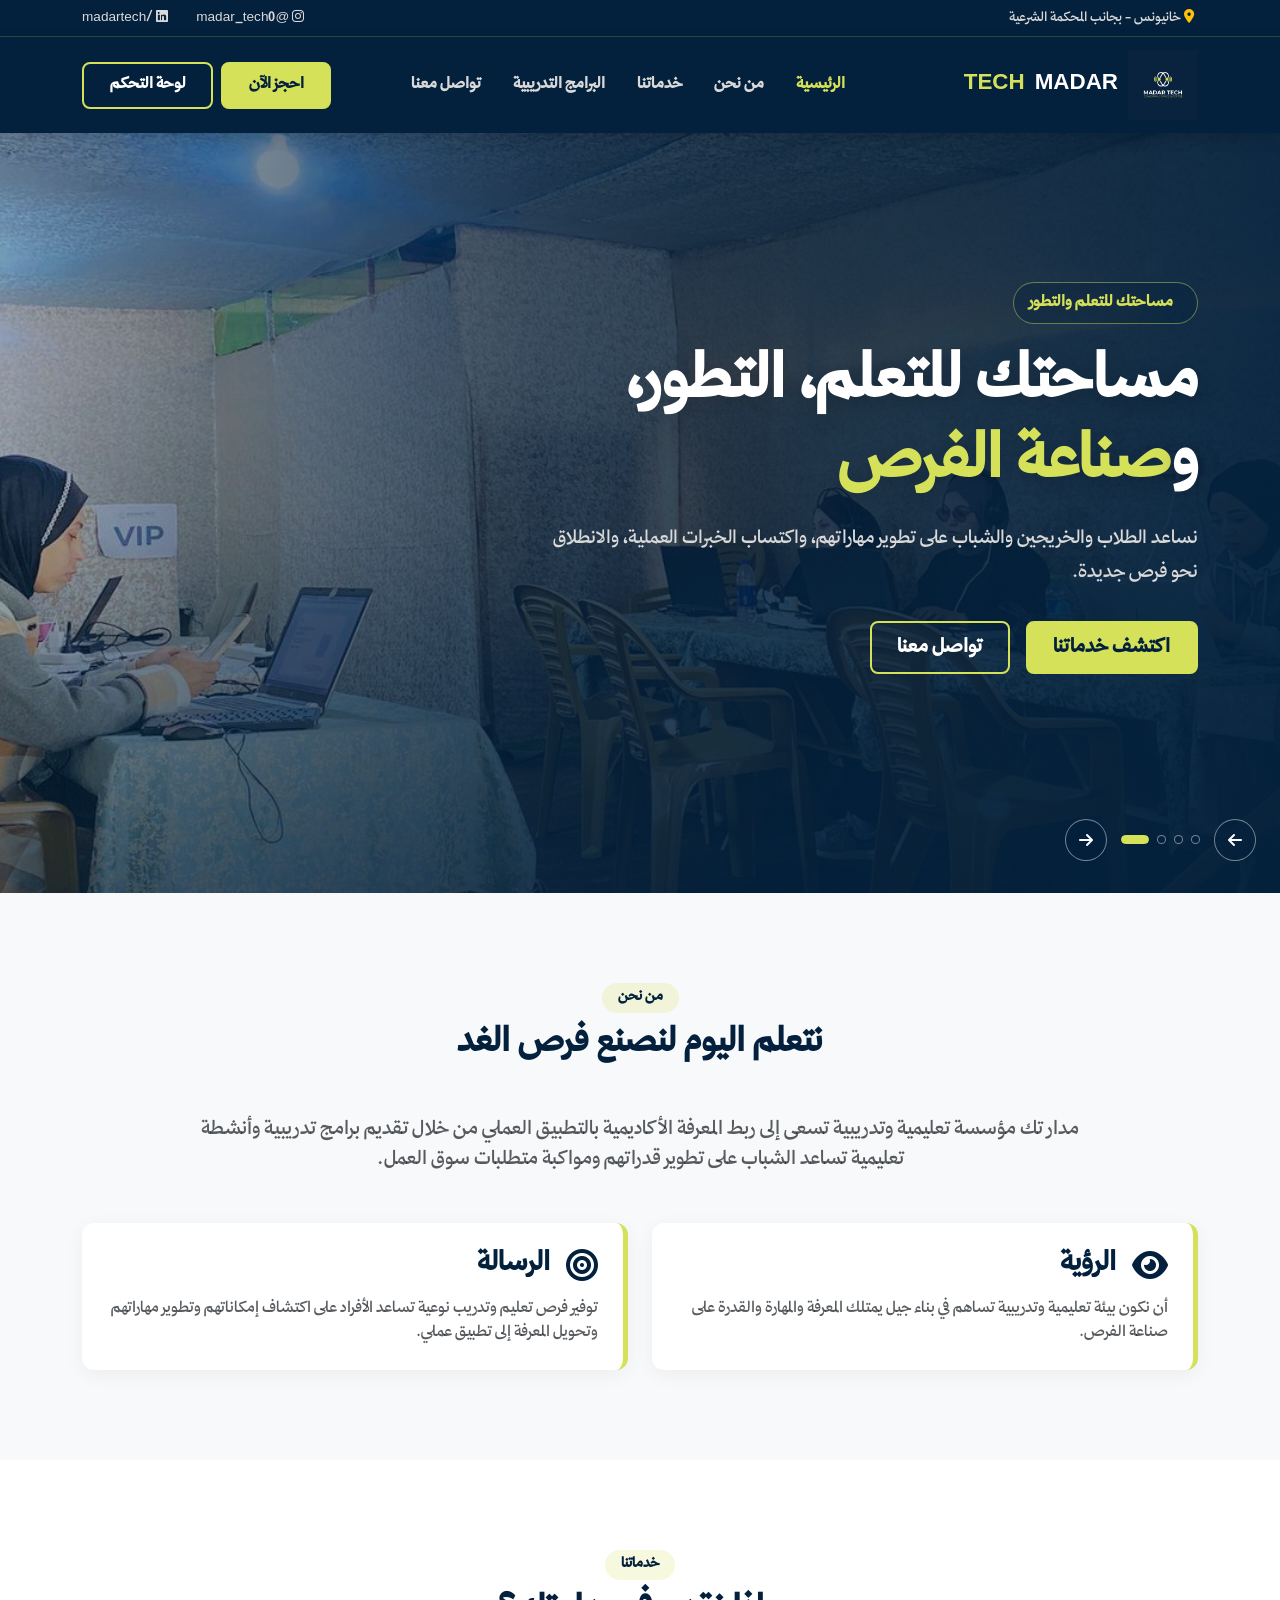
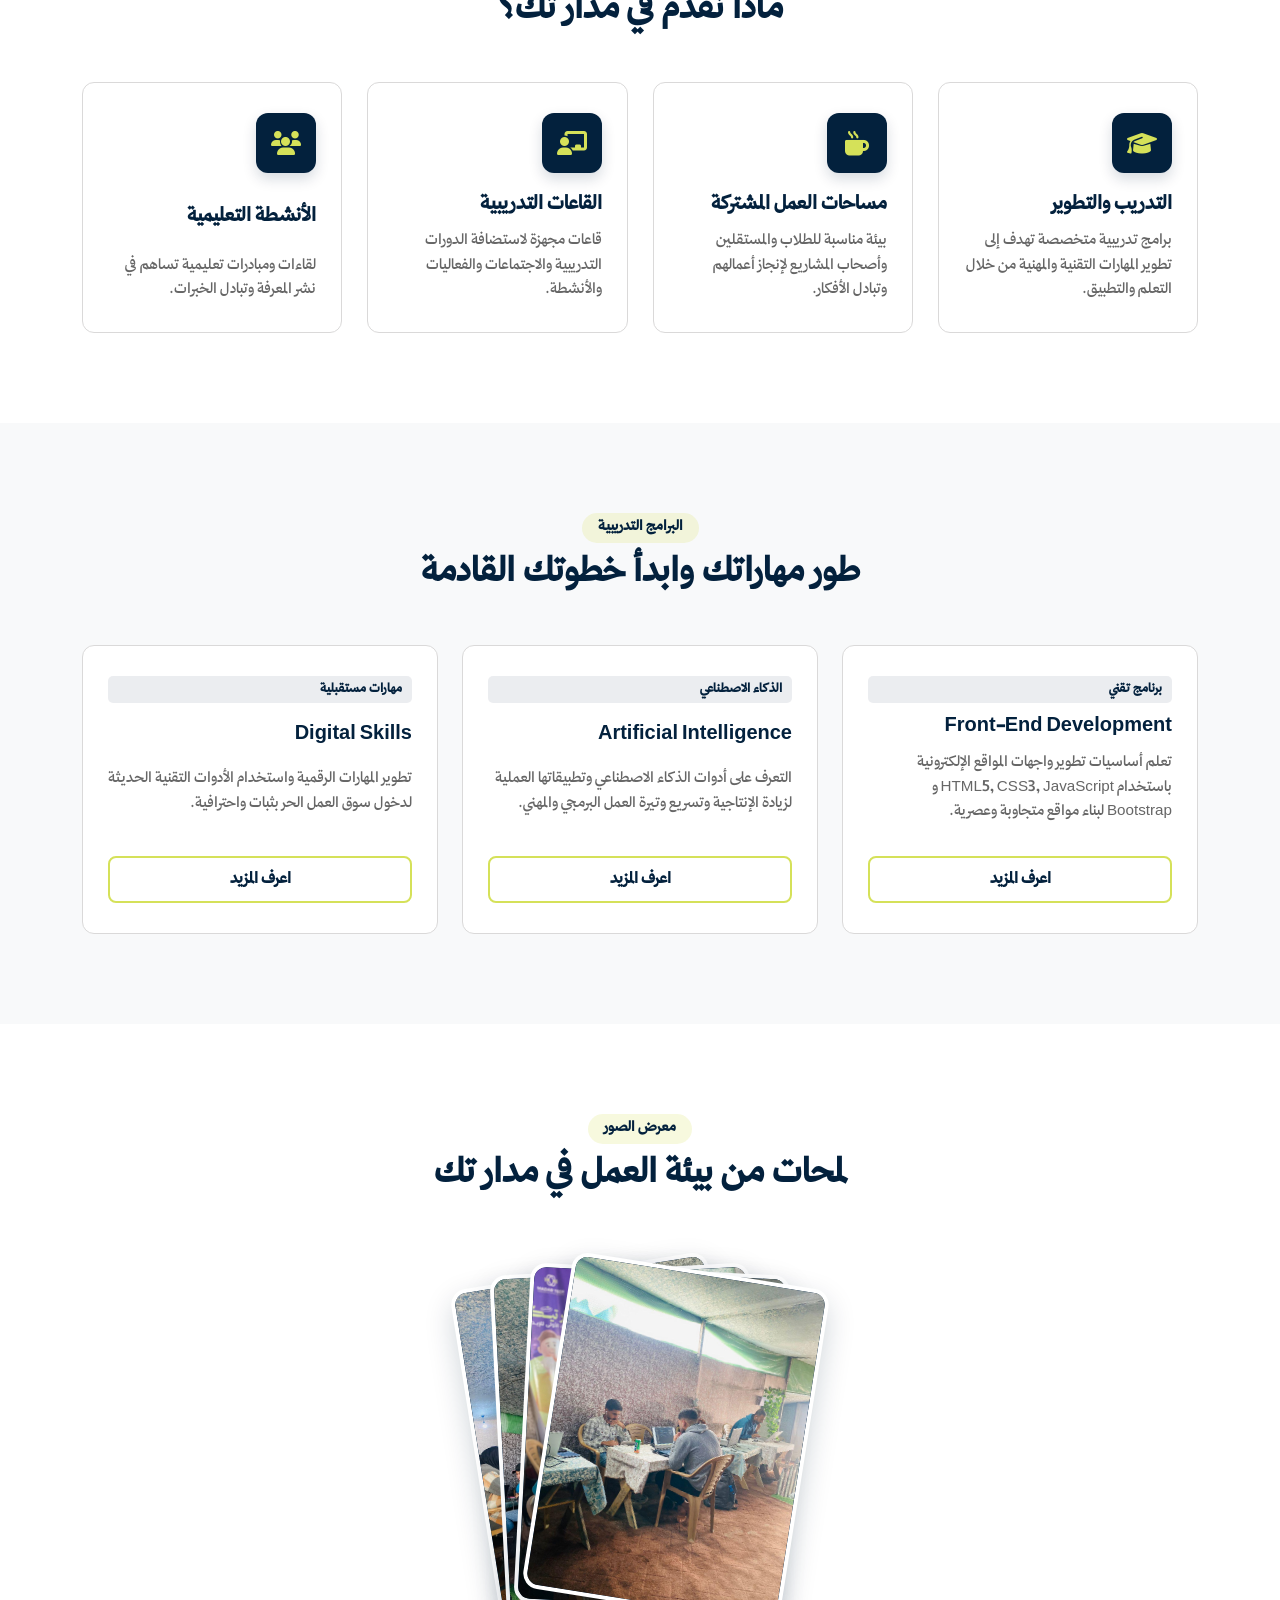
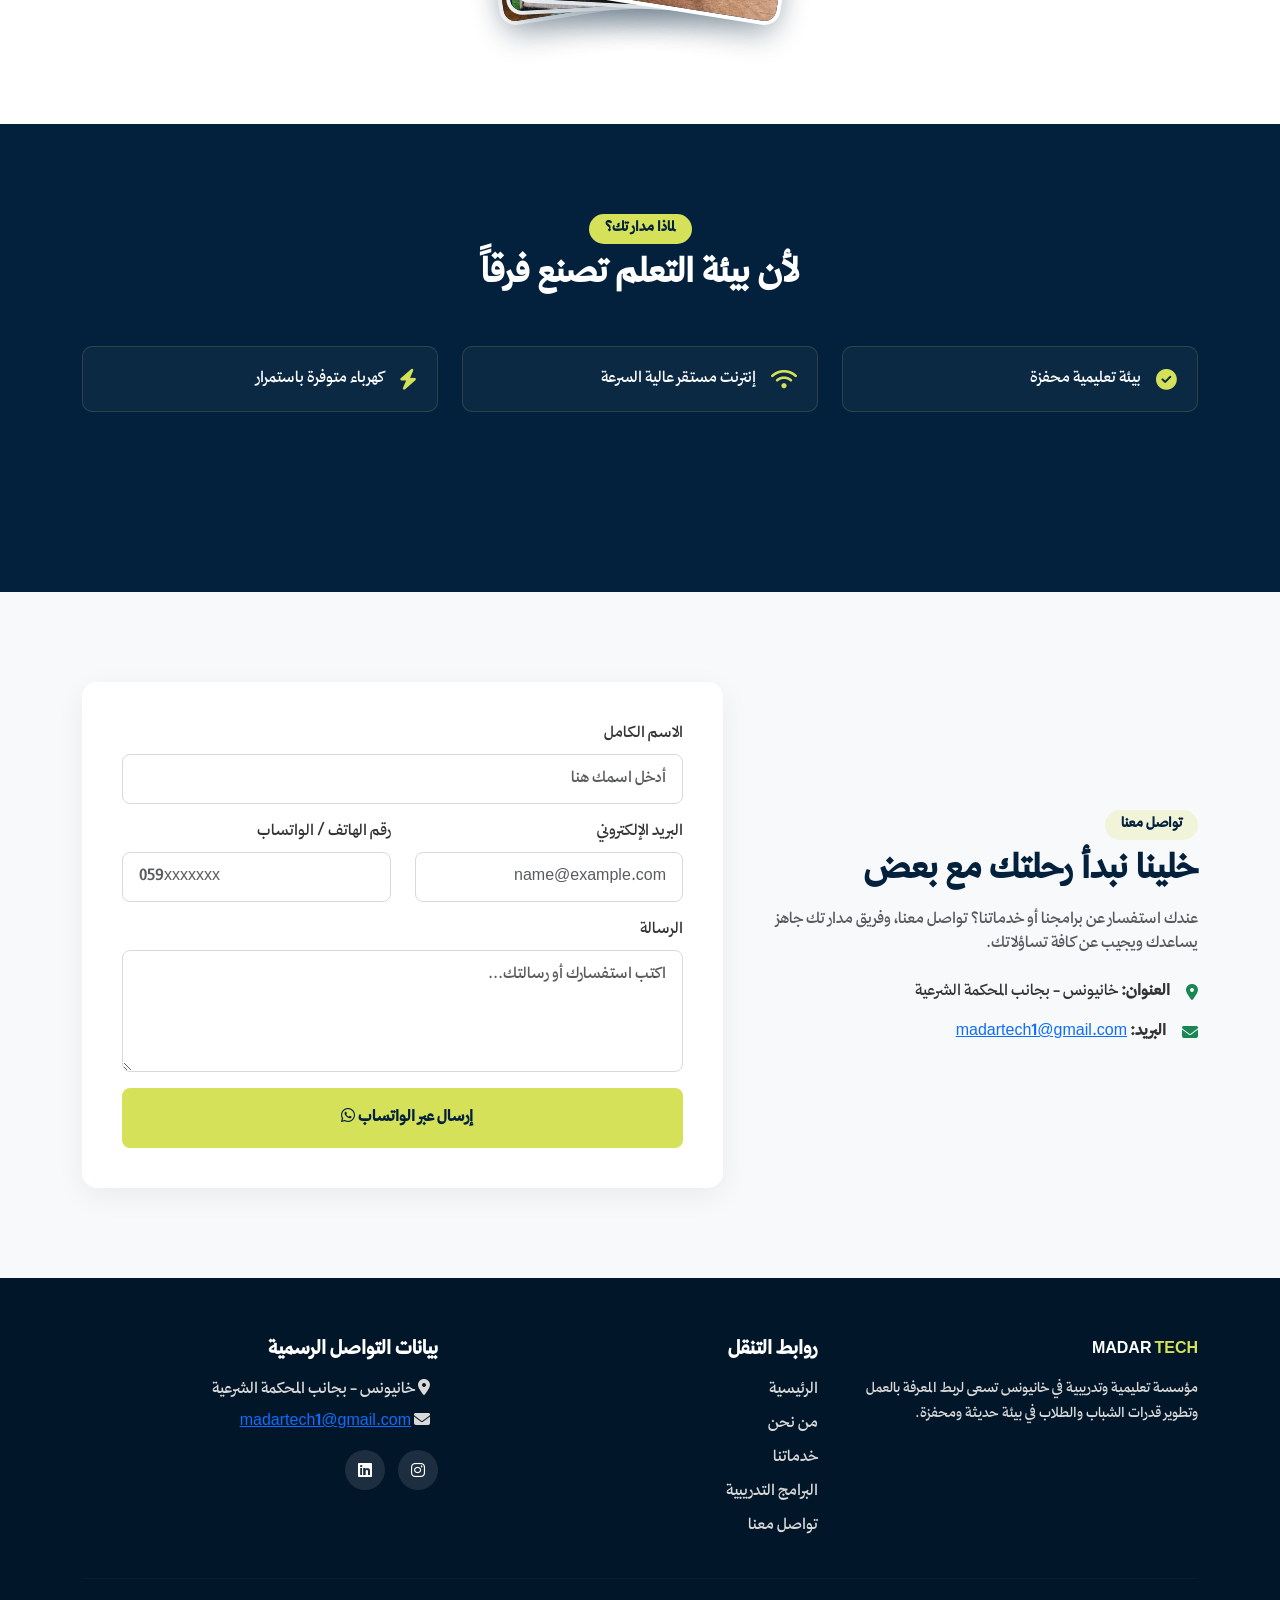
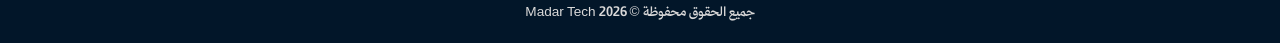
==== commit 289ab582: "update of dashboard" ====
--- a/index.html
+++ b/index.html
@@ -26,7 +26,7 @@
         <div class="top-bar py-2 d-none d-md-block">
             <div class="container d-flex justify-content-between align-items-center">
                 <div>
-                    <i class="fa-solid fa-location-dot text-warning me-1"></i> خانيونس - بجانب المحكمة الشرعية
+                    <i class="fa-solid fa-location-dot text-warning me-1"></i> <span data-site-address>خانيونس - بجانب المحكمة الشرعية</span>
                 </div>
                 <div class="d-flex gap-4">
                     <a href="https://www.instagram.com/madar_tech0" target="_blank"><i class="fa-brands fa-instagram me-1"></i> @madar_tech0</a>
@@ -54,7 +54,7 @@
                         <li class="nav-item"><a class="nav-link" href="#contact">تواصل معنا</a></li>
                     </ul>
                     <div class="d-flex gap-2">
-                        <a href="#contact" class="btn btn-lime">احجز الآن</a>
+                        <a href="#contact" class="btn btn-lime" id="bookingButton">احجز الآن</a>
                         <a href="dashboard.html" class="btn btn-outline-oxford">لوحة التحكم</a>
                     </div>
                 </div>
@@ -63,26 +63,77 @@
     </header>
 
     <!-- 02 Hero Section -->
-    <section id="hero" class="hero-section">
-        <div class="container">
-            <div class="row align-items-center gy-4">
-                <div class="col-lg-7">
-                    <h1 class="hero-title">مساحتك للتعلم، التطور، و<span>صناعة الفرص</span></h1>
-                    <p class="hero-desc">
-                        مدار تك مؤسسة تعليمية وتدريبية في خانيونس، نعمل على توفير بيئة تساعد الطلاب والخريجين والشباب على تطوير مهاراتهم، واكتساب الخبرات العملية، والانطلاق نحو فرص جديدة.
-                    </p>
-                    <div class="d-flex flex-wrap gap-3">
-                        <a href="#services" class="btn btn-lime btn-lg">اكتشف خدماتنا</a>
-                        <a href="#contact" class="btn btn-outline-oxford btn-lg">تواصل معنا</a>
-                    </div>
-                </div>
-                <div class="col-lg-5">
-                    <div class="hero-card-badge">
-                        <i class="fa-solid fa-laptop-code fa-4x mb-3" style="color: var(--color-fresh-lime);"></i>
-                        <h3 class="fw-bold mb-2">COWORKING SPACE & COFFEE</h3>
-                        <p class="text-light">بيئة عمل وتدريب متكاملة مصممة خصيصاً للنجاح والابتكار</p>
-                    </div>
-                </div>
+    <section id="hero" class="hero-section" aria-label="مقدمة مدار تك">
+        <div class="hero-carousel" role="region" aria-roledescription="carousel" aria-label="اكتشف مدار تك">
+            <article class="hero-slide is-active" role="group" aria-roledescription="slide" aria-label="١ من ٤" aria-hidden="false">
+                <img class="hero-slide-image" src="images/image1.jpeg" alt="" fetchpriority="high">
+                <div class="hero-slide-overlay"></div>
+                <div class="container hero-slide-content">
+                    <div class="hero-copy">
+                        <span class="hero-eyebrow"><i class="fa-solid fa-sparkles" aria-hidden="true"></i> مساحتك للتعلم والتطور</span>
+                        <h1 class="hero-title"><span class="hero-title-main">مساحتك للتعلم، التطور، و</span><span class="hero-title-highlight">صناعة الفرص</span></h1>
+                        <p class="hero-desc" data-home-field="heroDescription">نساعد الطلاب والخريجين والشباب على تطوير مهاراتهم، واكتساب الخبرات العملية، والانطلاق نحو فرص جديدة.</p>
+                        <div class="d-flex flex-wrap gap-3">
+                            <a href="#services" class="btn btn-lime btn-lg hero-primary-link">اكتشف خدماتنا</a>
+                            <a href="#contact" class="btn btn-outline-oxford btn-lg hero-secondary-link">تواصل معنا</a>
+                        </div>
+                    </div>
+                </div>
+            </article>
+            <article class="hero-slide" role="group" aria-roledescription="slide" aria-label="٢ من ٤" aria-hidden="true">
+                <img class="hero-slide-image" src="images/image2.jpeg" alt="" loading="lazy">
+                <div class="hero-slide-overlay"></div>
+                <div class="container hero-slide-content">
+                    <div class="hero-copy">
+                        <span class="hero-eyebrow"><i class="fa-solid fa-laptop-code" aria-hidden="true"></i> مساحة عمل مشتركة</span>
+                        <h2 class="hero-title">بيئة تلهمك <span>لتنجز وتبدع</span></h2>
+                        <p class="hero-desc">مكان مريح يجمع العمل والتعلم وتبادل الأفكار، لتكون خطوتك التالية أقرب.</p>
+                        <div class="d-flex flex-wrap gap-3">
+                            <a href="#about" class="btn btn-lime btn-lg">اكتشف مدار تك</a>
+                            <a href="#contact" class="btn btn-outline-oxford btn-lg">زرنا اليوم</a>
+                        </div>
+                    </div>
+                </div>
+            </article>
+            <article class="hero-slide" role="group" aria-roledescription="slide" aria-label="٣ من ٤" aria-hidden="true">
+                <img class="hero-slide-image" src="images/image3.jpeg" alt="" loading="lazy">
+                <div class="hero-slide-overlay"></div>
+                <div class="container hero-slide-content">
+                    <div class="hero-copy">
+                        <span class="hero-eyebrow"><i class="fa-solid fa-graduation-cap" aria-hidden="true"></i> تعلم بالتطبيق</span>
+                        <h2 class="hero-title">خطوتك القادمة تبدأ <span>بمهارة جديدة</span></h2>
+                        <p class="hero-desc">برامج تدريبية عملية تساعدك على بناء مهارات تواكب احتياجات سوق العمل.</p>
+                        <div class="d-flex flex-wrap gap-3">
+                            <a href="#programs" class="btn btn-lime btn-lg">تصفح البرامج</a>
+                            <a href="#contact" class="btn btn-outline-oxford btn-lg">اسألنا الآن</a>
+                        </div>
+                    </div>
+                </div>
+            </article>
+            <article class="hero-slide" role="group" aria-roledescription="slide" aria-label="٤ من ٤" aria-hidden="true">
+                <img class="hero-slide-image" src="images/image4.jpeg" alt="" loading="lazy">
+                <div class="hero-slide-overlay"></div>
+                <div class="container hero-slide-content">
+                    <div class="hero-copy">
+                        <span class="hero-eyebrow"><i class="fa-solid fa-lightbulb" aria-hidden="true"></i> مجتمع يصنع الفرص</span>
+                        <h2 class="hero-title">نتعلم اليوم لنصنع <span>فرص الغد</span></h2>
+                        <p class="hero-desc">انضم إلى مجتمع يشارك المعرفة، يدعم أفكارك، ويشجعك على تحويلها إلى إنجاز.</p>
+                        <div class="d-flex flex-wrap gap-3">
+                            <a href="#contact" class="btn btn-lime btn-lg">ابدأ رحلتك</a>
+                            <a href="#services" class="btn btn-outline-oxford btn-lg">تعرف على خدماتنا</a>
+                        </div>
+                    </div>
+                </div>
+            </article>
+            <div class="hero-carousel-controls" aria-label="عناصر التحكم بالسلايدر">
+                <button class="hero-arrow hero-previous" type="button" aria-label="الشريحة السابقة"><i class="fa-solid fa-arrow-right" aria-hidden="true"></i></button>
+                <div class="hero-indicators" role="group" aria-label="اختيار الشريحة">
+                    <button class="hero-indicator is-active" type="button" aria-label="عرض الشريحة ١" aria-current="true"></button>
+                    <button class="hero-indicator" type="button" aria-label="عرض الشريحة ٢"></button>
+                    <button class="hero-indicator" type="button" aria-label="عرض الشريحة ٣"></button>
+                    <button class="hero-indicator" type="button" aria-label="عرض الشريحة ٤"></button>
+                </div>
+                <button class="hero-arrow hero-next" type="button" aria-label="الشريحة التالية"><i class="fa-solid fa-arrow-left" aria-hidden="true"></i></button>
             </div>
         </div>
     </section>
@@ -97,7 +148,7 @@
             
             <div class="row gy-4 mb-4">
                 <div class="col-lg-12">
-                    <p class="lead text-center text-muted" style="max-width: 900px; margin: 0 auto;">
+                    <p id="aboutDescription" class="lead text-center text-muted" style="max-width: 900px; margin: 0 auto;">
                         مدار تك مؤسسة تعليمية وتدريبية تسعى إلى ربط المعرفة الأكاديمية بالتطبيق العملي من خلال تقديم برامج تدريبية وأنشطة تعليمية تساعد الشباب على تطوير قدراتهم ومواكبة متطلبات سوق العمل.
                     </p>
                 </div>
@@ -138,36 +189,7 @@
                 <h2 class="section-title">ماذا نقدم في مدار تك؟</h2>
             </div>
 
-            <div class="cards-grid">
-                <div class="custom-card">
-                    <div>
-                        <div class="card-icon"><i class="fa-solid fa-graduation-cap"></i></div>
-                        <h3 class="card-title">التدريب والتطوير</h3>
-                        <p class="card-text">برامج تدريبية متخصصة تهدف إلى تطوير المهارات التقنية والمهنية من خلال التعلم والتطبيق.</p>
-                    </div>
-                </div>
-                <div class="custom-card">
-                    <div>
-                        <div class="card-icon"><i class="fa-solid fa-mug-hot"></i></div>
-                        <h3 class="card-title">مساحات العمل المشتركة</h3>
-                        <p class="card-text">بيئة مناسبة للطلاب والمستقلين وأصحاب المشاريع لإنجاز أعمالهم وتبادل الأفكار.</p>
-                    </div>
-                </div>
-                <div class="custom-card">
-                    <div>
-                        <div class="card-icon"><i class="fa-solid fa-chalkboard-user"></i></div>
-                        <h3 class="card-title">القاعات التدريبية</h3>
-                        <p class="card-text">قاعات مجهزة لاستضافة الدورات التدريبية والاجتماعات والفعاليات والأنشطة.</p>
-                    </div>
-                </div>
-                <div class="custom-card">
-                    <div>
-                        <div class="card-icon"><i class="fa-solid fa-users"></i></div>
-                        <h3 class="card-title">الأنشطة التعليمية</h3>
-                        <p class="card-text">لقاءات ومبادرات تعليمية تساهم في نشر المعرفة وتبادل الخبرات.</p>
-                    </div>
-                </div>
-            </div>
+            <div class="cards-grid" id="homeServicesList" aria-live="polite"></div>
         </div>
     </section>
 
@@ -179,38 +201,7 @@
                 <h2 class="section-title">طور مهاراتك وابدأ خطوتك القادمة</h2>
             </div>
 
-            <div class="row gy-4">
-                <div class="col-md-4">
-                    <div class="custom-card">
-                        <div>
-                            <span class="program-tag">برنامج تقني</span>
-                            <h3 class="card-title">Front-End Development</h3>
-                            <p class="card-text">تعلم أساسيات تطوير واجهات المواقع الإلكترونية باستخدام HTML5, CSS3, JavaScript و Bootstrap لبناء مواقع متجاوبة وعصرية.</p>
-                        </div>
-                        <button class="btn btn-outline-oxford w-100 mt-3" style="color: var(--color-oxford-blue);" onclick="openProgramModal('Front-End Development')">اعرف المزيد</button>
-                    </div>
-                </div>
-                <div class="col-md-4">
-                    <div class="custom-card">
-                        <div>
-                            <span class="program-tag">الذكاء الاصطناعي</span>
-                            <h3 class="card-title">Artificial Intelligence</h3>
-                            <p class="card-text">التعرف على أدوات الذكاء الاصطناعي وتطبيقاتها العملية لزيادة الإنتاجية وتسريع وتيرة العمل البرمجي والمهني.</p>
-                        </div>
-                        <button class="btn btn-outline-oxford w-100 mt-3" style="color: var(--color-oxford-blue);" onclick="openProgramModal('Artificial Intelligence')">اعرف المزيد</button>
-                    </div>
-                </div>
-                <div class="col-md-4">
-                    <div class="custom-card">
-                        <div>
-                            <span class="program-tag">مهارات مستقبلية</span>
-                            <h3 class="card-title">Digital Skills</h3>
-                            <p class="card-text">تطوير المهارات الرقمية واستخدام الأدوات التقنية الحديثة لدخول سوق العمل الحر بثبات واحترافية.</p>
-                        </div>
-                        <button class="btn btn-outline-oxford w-100 mt-3" style="color: var(--color-oxford-blue);" onclick="openProgramModal('Digital Skills')">اعرف المزيد</button>
-                    </div>
-                </div>
-            </div>
+            <div class="row gy-4" id="homeProgramList" aria-live="polite"></div>
         </div>
     </section>
 
@@ -288,6 +279,8 @@
         </div>
     </section>
 
+    <div id="customHomeSections"></div>
+
     <!-- 07 Contact Us Section -->
     <section id="contact" class="contact-section">
         <div class="container">
@@ -300,11 +293,15 @@
                     </p>
                     <div class="d-flex align-items-center gap-3 mb-3">
                         <i class="fa-solid fa-location-dot text-success fa-1x"></i>
-                        <div><strong>العنوان:</strong> خانيونس - بجانب المحكمة الشرعية</div>
-                    </div>
-                    <div class="d-flex align-items-center gap-3 mb-3">
+                        <div><strong>العنوان:</strong> <span data-site-address>خانيونس - بجانب المحكمة الشرعية</span></div>
+                    </div>
+                    <div class="d-flex align-items-center gap-3 mb-3" id="contactEmailRow">
                         <i class="fa-solid fa-envelope text-success fa-1x"></i>
-                        <div><strong>البريد:</strong> madartech1@gmail.com</div>
+                        <div><strong>البريد:</strong> <a data-site-email href="mailto:madartech1@gmail.com">madartech1@gmail.com</a></div>
+                    </div>
+                    <div class="d-flex align-items-center gap-3 mb-3" id="contactPhoneRow" hidden>
+                        <i class="fa-solid fa-phone text-success fa-1x"></i>
+                        <div><strong>الهاتف:</strong> <a data-site-phone></a></div>
                     </div>
                 </div>
                 <div class="col-lg-7">
@@ -358,8 +355,9 @@
                 </div>
                 <div class="col-lg-4">
                     <h5 class="text-white mb-3 fw-bold">بيانات التواصل الرسمية</h5>
-                    <p class="mb-2"><i class="fa-solid fa-location-dot me-2 text-lime"></i> خانيونس - بجانب المحكمة الشرعية</p>
-                    <p class="mb-2"><i class="fa-solid fa-envelope me-2 text-lime"></i> madartech1@gmail.com</p>
+                    <p class="mb-2"><i class="fa-solid fa-location-dot me-2 text-lime"></i> <span data-site-address>خانيونس - بجانب المحكمة الشرعية</span></p>
+                    <p class="mb-2"><i class="fa-solid fa-envelope me-2 text-lime"></i> <a data-site-email href="mailto:madartech1@gmail.com">madartech1@gmail.com</a></p>
+                    <p class="mb-2" id="footerPhoneRow" hidden><i class="fa-solid fa-phone me-2 text-lime"></i> <a data-site-phone></a></p>
                     <div class="social-icons mt-3">
                         <a href="https://www.instagram.com/madar_tech0" target="_blank"><i class="fa-brands fa-instagram"></i></a>
                         <a href="https://www.linkedin.com/company/madartech" target="_blank"><i class="fa-brands fa-linkedin"></i></a>
@@ -375,6 +373,7 @@
 
     <!-- Bootstrap 5 Bundle JS -->
     <script src="https://cdn.jsdelivr.net/npm/bootstrap@5.3.0/dist/js/bootstrap.bundle.min.js"></script>
+    <script src="site-content.js"></script>
     <!-- Custom JS File -->
     <script src="main.js"></script>
 </body>
--- a/style.css
+++ b/style.css
@@ -134,37 +134,177 @@
 
 /* Hero Section */
 .hero-section {
-    background: linear-gradient(135deg, var(--color-oxford-blue) 0%, #063560 100%);
-    color: var(--color-white);
-    padding: 90px 0;
     position: relative;
+    height: min(760px, calc(100svh - 108px));
+    min-height: 570px;
+    background: var(--color-oxford-blue);
+    color: var(--color-white);
+    overflow: hidden;
+}
+
+.hero-carousel,
+.hero-slide {
+    position: absolute;
+    inset: 0;
+}
+
+.hero-slide {
+    display: flex;
+    align-items: center;
+    visibility: hidden;
+    opacity: 0;
+    transition: opacity 900ms ease, visibility 900ms;
+}
+
+.hero-slide.is-active {
+    z-index: 1;
+    visibility: visible;
+    opacity: 1;
+}
+
+.hero-slide-image,
+.hero-slide-overlay {
+    position: absolute;
+    inset: 0;
+    width: 100%;
+    height: 100%;
+}
+
+.hero-slide-image {
+    object-fit: cover;
+    transform: scale(1.04);
+    transition: transform 7s ease;
+}
+
+.hero-slide.is-active .hero-slide-image {
+    transform: scale(1.12);
+}
+
+.hero-slide-overlay {
+    background:
+        linear-gradient(90deg, rgba(3, 33, 61, 0.32) 0%, rgba(3, 33, 61, 0.76) 42%, rgba(3, 33, 61, 0.94) 100%),
+        linear-gradient(0deg, rgba(3, 33, 61, 0.55), transparent 50%);
+}
+
+.hero-slide-content {
+    position: relative;
+    z-index: 1;
+    display: flex;
+    align-items: center;
+    height: 100%;
+    padding-bottom: 70px;
+}
+
+.hero-copy {
+    max-width: 720px;
+    opacity: 0;
+    transform: translateY(28px);
+}
+
+.hero-slide.is-active .hero-copy {
+    animation: hero-copy-in 750ms 180ms ease forwards;
+}
+
+@keyframes hero-copy-in {
+    to {
+        opacity: 1;
+        transform: translateY(0);
+    }
+}
+
+.hero-eyebrow {
+    display: inline-flex;
+    align-items: center;
+    gap: 9px;
+    padding: 8px 15px;
+    margin-bottom: 20px;
+    border: 1px solid rgba(213, 225, 89, 0.45);
+    border-radius: 999px;
+    background: rgba(3, 33, 61, 0.35);
+    color: var(--color-fresh-lime);
+    font-weight: 700;
 }
 
 .hero-title {
-    font-size: 2.8rem;
+    font-size: clamp(2.4rem, 5vw, 4.5rem);
     font-weight: 800;
-    line-height: 1.3;
-    color: var(--color-white);
+    line-height: 1.25;
+    color: var(--color-white);
+    text-shadow: 0 3px 22px rgba(0, 0, 0, 0.2);
 }
 
 .hero-title span {
     color: var(--color-fresh-lime);
 }
 
+.hero-title .hero-title-main {
+    color: var(--color-white);
+}
+
 .hero-desc {
-    font-size: 1.15rem;
+    max-width: 650px;
+    font-size: clamp(1rem, 1.5vw, 1.2rem);
     color: var(--color-pale-silver);
-    margin-top: 20px;
-    margin-bottom: 35px;
+    margin-top: 18px;
+    margin-bottom: 30px;
     line-height: 1.8;
 }
 
-.hero-card-badge {
-    background: rgba(255, 255, 255, 0.05);
-    border: 1px solid rgba(213, 225, 89, 0.3);
-    border-radius: 16px;
-    padding: 30px;
-    text-align: center;
+.hero-carousel-controls {
+    position: absolute;
+    z-index: 2;
+    right: max(calc((100vw - 1320px) / 2), 24px);
+    bottom: 32px;
+    display: flex;
+    align-items: center;
+    gap: 14px;
+    direction: ltr;
+}
+
+.hero-arrow,
+.hero-indicator {
+    display: inline-flex;
+    align-items: center;
+    justify-content: center;
+    border: 1px solid rgba(255, 255, 255, 0.45);
+    color: var(--color-white);
+    background: rgba(3, 33, 61, 0.45);
+    transition: background-color 250ms ease, color 250ms ease, transform 250ms ease;
+}
+
+.hero-arrow {
+    width: 42px;
+    height: 42px;
+    border-radius: 50%;
+}
+
+.hero-arrow:hover,
+.hero-arrow:focus-visible,
+.hero-indicator.is-active {
+    color: var(--color-oxford-blue);
+    background: var(--color-fresh-lime);
+    border-color: var(--color-fresh-lime);
+}
+
+.hero-arrow:hover {
+    transform: scale(1.08);
+}
+
+.hero-indicators {
+    display: flex;
+    align-items: center;
+    gap: 8px;
+}
+
+.hero-indicator {
+    width: 9px;
+    height: 9px;
+    padding: 0;
+    border-radius: 999px;
+}
+
+.hero-indicator.is-active {
+    width: 28px;
 }
 
 /* Section Titles */
@@ -493,6 +633,11 @@
     color: var(--color-oxford-blue);
 }
 
+.hero-section {
+    height: min(760px, calc(100vh - 108px));
+    height: min(760px, calc(100svh - 108px));
+}
+
 .fade-up-pending {
     opacity: 0;
     translate: 0 20px;
@@ -506,6 +651,35 @@
 }
 
 @media (max-width: 767.98px) {
+    .hero-section {
+        height: min(720px, calc(100vh - 72px));
+        height: min(720px, calc(100svh - 72px));
+        min-height: 560px;
+    }
+
+    .hero-slide-overlay {
+        background:
+            linear-gradient(90deg, rgba(3, 33, 61, 0.68), rgba(3, 33, 61, 0.86)),
+            linear-gradient(0deg, rgba(3, 33, 61, 0.5), transparent 55%);
+    }
+
+    .hero-slide-content {
+        padding-bottom: 55px;
+    }
+
+    .hero-title {
+        font-size: clamp(2.25rem, 10vw, 3.2rem);
+    }
+
+    .hero-desc {
+        margin-bottom: 24px;
+    }
+
+    .hero-carousel-controls {
+        right: 24px;
+        bottom: 20px;
+    }
+
     .gallery-section {
         padding: 65px 0;
     }
@@ -545,6 +719,20 @@
         transition: none;
     }
 
+    .hero-slide,
+    .hero-slide-image,
+    .hero-copy,
+    .hero-arrow,
+    .hero-indicator {
+        animation: none !important;
+        transition: none !important;
+    }
+
+    .hero-copy {
+        opacity: 1;
+        transform: none;
+    }
+
     .custom-card,
     .card-icon,
     .card-icon i,
